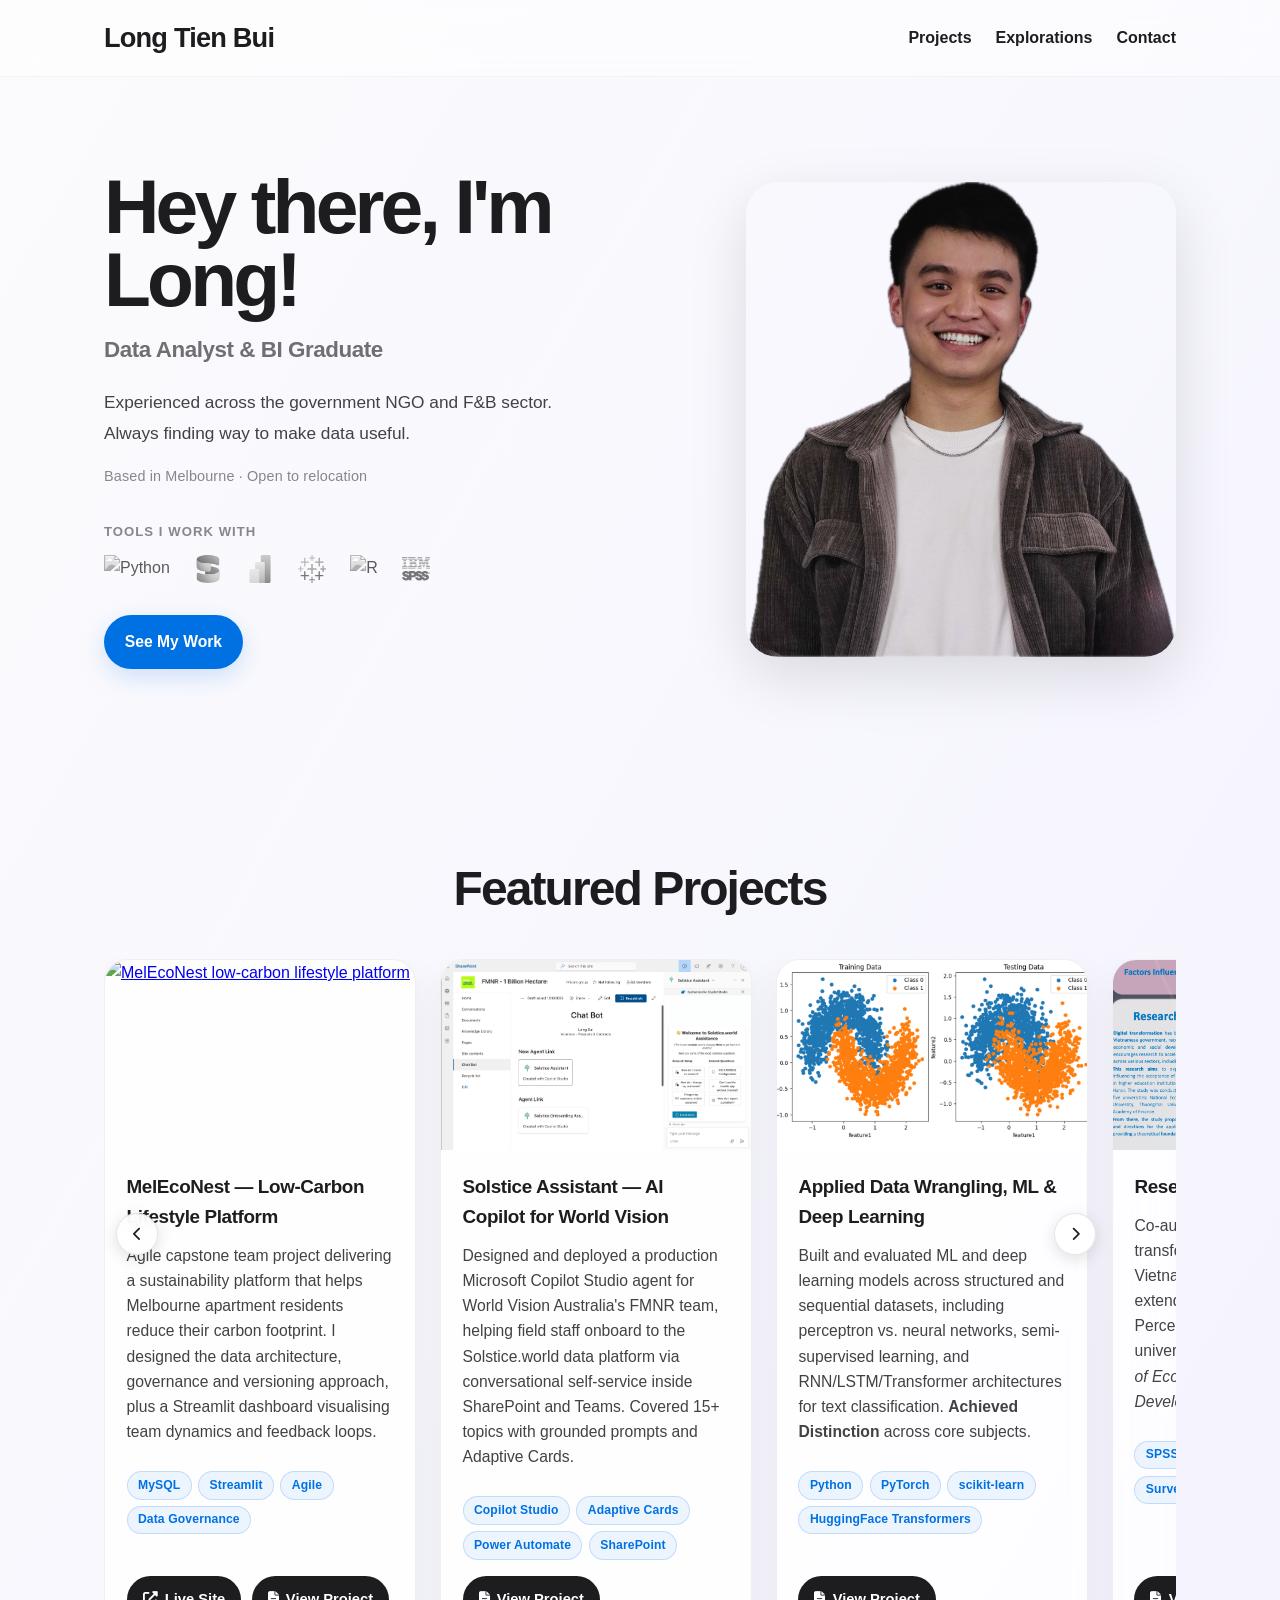
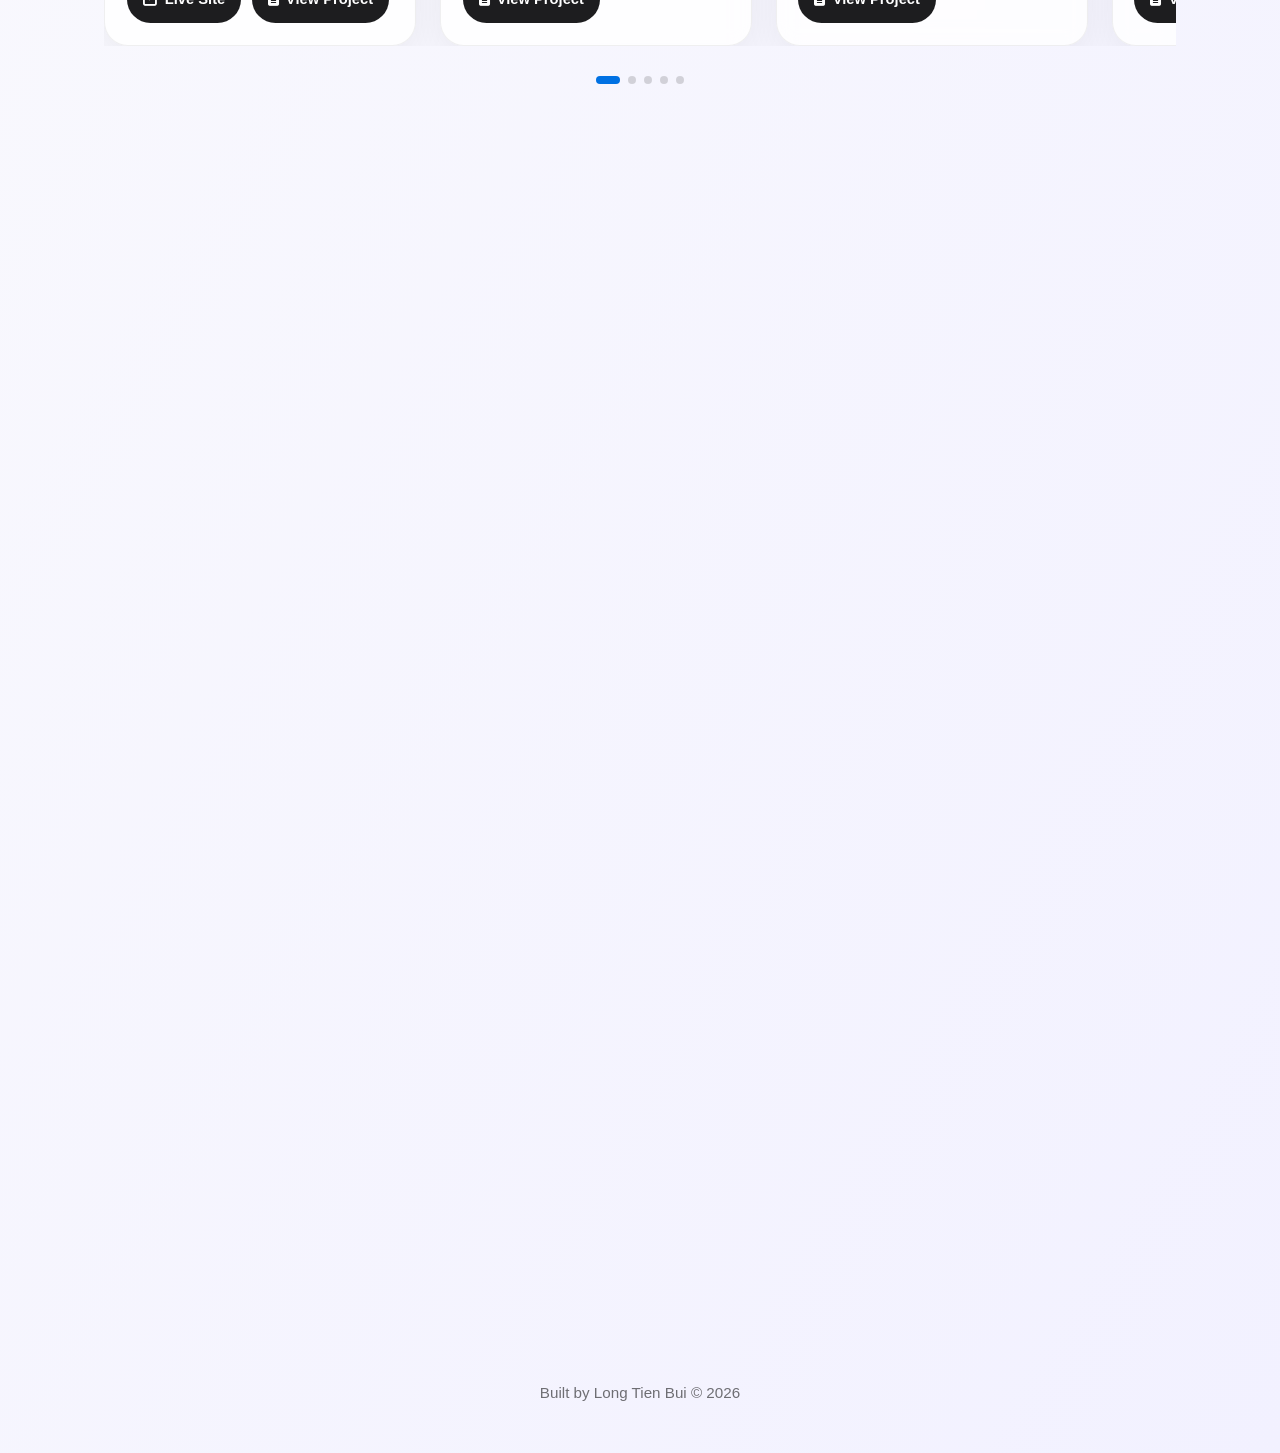
==== index.html @ 3b5b4c3d "update carousel & script" ====
<!DOCTYPE html>
<html lang="en">
<head>
  <meta charset="UTF-8" />
  <meta name="viewport" content="width=device-width, initial-scale=1.0" />
  <title>Long Tien Bui | Portfolio</title>
  <link rel="stylesheet" href="index.css" />
  <link rel="stylesheet" href="https://cdnjs.cloudflare.com/ajax/libs/font-awesome/6.5.0/css/all.min.css" />
</head>
<body class="bg-pastel-flow">
  <div class="container">
    <header class="header">
      <h1><a href="index.html" class="logo-link">Long Tien Bui</a></h1>
      <nav class="nav">
        <ul>
          <li><a href="#projects">Projects</a></li>
          <li><a href="#explorations">Explorations</a></li>
          <!-- <li><a href="#experience">Experience</a></li> -->
          <!-- <li><a href="#media">Media</a></li> -->
          <li><a href="#contact">Contact</a></li>
        </ul>
      </nav>
    </header>


<!-- MAIN -->

    <main>
      <section class="hero reveal">
        <div class="hero-content">
          <h1>Hey there, I'm Long!</h1>
          <h3>Data Analyst & BI Graduate</h3>
          <p>
            Experienced across the government NGO and F&B sector. <br />
            Always finding way to make data useful. <br />
          </p>
          <p class="hero-meta">
          Based in Melbourne · Open to relocation
          </p>
          <div class="hero-stack">
            <span class="stack-label">Tools I work with</span>
            <div class="stack-logos">
              <img src="https://cdn.jsdelivr.net/gh/devicons/devicon/icons/python/python-original.svg" alt="Python" title="Python" />
              <img src="assets/icons/sqls.svg" alt="SQL Server" title="SQL Server" />
              <img src="assets/icons/pbi1.svg" alt="Power BI" title="Power BI" />
              <img src="assets/icons/tableau.svg" alt="Tableau" title="Tableau" />
              <img src="https://cdn.jsdelivr.net/gh/devicons/devicon/icons/r/r-original.svg" alt="R" title="R" />
              <img src="assets/icons/spss.svg" alt="SPSS" title="IBM SPSS" />
            </div>
          </div>
          <a href="#projects" class="hero-button">See My Work</a>
        </div>
        <!-- <img src="hero.png" alt="Portrait of Long Tien Bui" class="hero-image" /> -->
                 <img
          src="assets/hero.png"
          alt="Portrait of Long Tien Bui — click to learn more"
          class="hero-image"
          id="heroImage"
          role="button"
          tabindex="0"
        />
      </section>

      <section class="projects reveal" id="projects">
        <h2>Featured Projects</h2>


          <div class="carousel-wrapper">
    <button class="carousel-btn carousel-prev" aria-label="Previous">
      <i class="fas fa-chevron-left"></i>
    </button>
    <div class="carousel-viewport">
      <div class="projects-container carousel-track">


<!-- FIT5120 – Low Carbon -->

          <div class="project-item">
            <a href="project-low-carbon.html" class="project-image-wrap">
            <img class="project-image" src="assets/low-carbon.png" alt="MelEcoNest low-carbon lifestyle platform" />
            <div class="project-image-overlay">View Project →</div>
            </a>
            <div class="project-content">
              <h3>MelEcoNest — Low-Carbon Lifestyle Platform</h3>
              <div class="project-text">
                Agile capstone team project delivering a sustainability platform that helps Melbourne apartment residents reduce their carbon footprint. I designed the data architecture, governance and versioning approach, plus a Streamlit dashboard visualising team dynamics and feedback loops. <br />
              </div>
              <div class="tech-tags">
                <span class="tech-tag">MySQL</span>
                <span class="tech-tag">Streamlit</span>
                <span class="tech-tag">Agile</span>
                <span class="tech-tag">Data Governance</span>
              </div>
              <div class="project-links">
                <a href="https://bit.ly/meleconest" target="_blank" rel="noopener noreferrer" class="project-button">
                  <i class="fas fa-external-link-alt"></i> Live Site
                </a>
                <a href="project-low-carbon.html" class="project-button">
                  <i class="fas fa-file-alt"></i> View Project
                </a>
              </div>
            </div>
          </div>

<!-- WVA Solstice Copilot -->

          <div class="project-item">
            <a href="project-copilot.html" class="project-image-wrap">
            <img class="project-image" src="assets/copilot3.png" alt="World Vision Solstice Copilot assistant" />
            <div class="project-image-overlay">View Project →</div>
            </a>
            <div class="project-content">
              <h3>Solstice Assistant — AI Copilot for World Vision</h3>
              <div class="project-text">
                Designed and deployed a production Microsoft Copilot Studio agent for World Vision Australia's FMNR team, helping field staff onboard to the Solstice.world data platform via conversational self-service inside SharePoint and Teams. Covered 15+ topics with grounded prompts and Adaptive Cards. <br />
                </div>
                <div class="tech-tags">
                <span class="tech-tag">Copilot Studio</span>
                <span class="tech-tag">Adaptive Cards</span>
                <span class="tech-tag">Power Automate</span>
                <span class="tech-tag">SharePoint</span>
              </div>
              <div class="project-links">
                <a href="project-copilot.html" class="project-button">
                  <i class="fas fa-file-alt"></i> View Project
                </a>
              </div>
            </div>
          </div>

<!-- ML + Deep Learning -->

          <div class="project-item">
            <a href="project-ml-data-wrangling.html" class="project-image-wrap">
              <img class="project-image" src="assets/ml1.png" alt="Applied machine learning and deep learning project" />
              <div class="project-image-overlay">View Project →</div>
            </a>
            <div class="project-content">
              <h3>Applied Data Wrangling, ML & Deep Learning</h3>
              <div class="project-text">
                Built and evaluated ML and deep learning models across structured and sequential datasets, including perceptron vs. neural networks, semi-supervised learning, and RNN/LSTM/Transformer architectures for text classification. <strong>Achieved Distinction</strong> across core subjects. <br />
              </div>
              <div class="tech-tags">
                <span class="tech-tag">Python</span>
                <span class="tech-tag">PyTorch</span>
                <span class="tech-tag">scikit-learn</span>
                <span class="tech-tag">HuggingFace Transformers</span>
              </div>
              <div class="project-links">
                <a href="project-ml-data-wrangling.html" class="project-button">
                  <i class="fas fa-file-alt"></i> View Project
                </a>
              </div>
            </div>
          </div>

<!-- Research Publication -->

          <div class="project-item">
            <a href="project-research.html" class="project-image-wrap">
            <img class="project-image" src="assets/research5.png" alt="World Vision Solstice Copilot assistant" />
            <div class="project-image-overlay">View Project →</div>
            </a>
            <div class="project-content">
              <h3>Research Publication</h3>
              <div class="project-text">
                Co-authored study on digital transformation adoption in Vietnamese higher education, extending the UTAUT framework with Perceived Security across 5 universities. Published in the <em>Journal of Economics and Sustainable Development</em> (2021). <br />
                </div>
                <div class="tech-tags">
                <span class="tech-tag">SPSS</span>
                <span class="tech-tag">Regression</span>
                <span class="tech-tag">Survey Design</span>
                <span class="tech-tag">Hypothesis Testing</span>
              </div>
              <div class="project-links">
                <a href="project-research.html" class="project-button">
                  <i class="fas fa-file-alt"></i> View Project
                </a>
              </div>
            </div>
          </div>

<!-- Tableau DVP -->

          <div class="project-item">
            <a href="project-labour-market.html" class="project-image-wrap">
            <img class="project-image" src="assets/dvp.png" alt="World Vision Solstice Copilot assistant" />
            <div class="project-image-overlay">View Project →</div>
            </a>
            <div class="project-content">
              <h3>Tableu & R Shiny Labour Market Dashboard</h3>
              <div class="project-text">
                Narrative visualisation dashboard exploring 2023 Data Science salaries, specialisations, geographical distribution, and remote-work trends — designed for students, professionals, and curriculum planners. <br />
                </div>
                <div class="tech-tags">
                <span class="tech-tag">Tableau</span>
                <span class="tech-tag">R Shiny</span>
                <span class="tech-tag">Data Wrangling</span>
                <span class="tech-tag">ggplot2</span>
              </div>
              <div class="project-links">
                <a href="project-labour-market.html" class="project-button">
                  <i class="fas fa-file-alt"></i> View Project
                </a>
              </div>
            </div>
          </div>

      </div>
    </div>
    <button class="carousel-btn carousel-next" aria-label="Next">
      <i class="fas fa-chevron-right"></i>
    </button>
  </div>

  <div class="carousel-dots"></div>
</section>

<!-- EXPLORATION -->

      <section class="projects reveal explorations-section" id="explorations">
        <h2>Selected Explorations</h2>
        <p class="section-intro">
          Smaller studies, experiments, and side explorations that reflect how I think through data,
          tools, and communication beyond larger portfolio projects.
        </p>

        <div class="projects-container explorations-grid">

          <div class="project-item exploration-card">
            <div class="project-content">
              <h3>SQL Server & Power BI - AdventureWorksDW</h3>
              <div class="project-text">
                Working through joins, aggregations, window functions, and business-style queries to build stronger intuition for structured data analysis. <em>In progress.</em> <br />
                </div>
                <div class="tech-tags">
                <span class="tech-tag">SQL Server</span>
                <span class="tech-tag">Power BI</span>
                <span class="tech-tag">T-SQL</span>
              </div>
              <div class="project-links">
                <a href="#" class="project-button">
                  <i class="fas fa-file-alt"></i> Coming Soon
                </a>
              </div>
            </div>
          </div>

          <div class="project-item exploration-card">
            <div class="project-content">
              <h3>Bachelor Thesis - Factors affecting purchase intention of foregin dairy products in Hanoi</h3>
              <div class="project-text">
                Led an individual research project about consumer behaviour using Theory of Planned Behaviour (TPB). <br />
                </div>
                <div class="tech-tags">
                <span class="tech-tag">SPSS</span>
                <span class="tech-tag">Regression</span>
                <span class="tech-tag">Survey Design</span>
                <span class="tech-tag">Hypothesis Testing</span>
              </div>
              <div class="project-links">
                <a href="project-thesis.html" class="project-button">
                  <i class="fas fa-file-alt"></i> View Project
                </a>
              </div>
            </div>
          </div>

          <div class="project-item exploration-card">
            <div class="project-content">
              <h3>Tableu & R Shiny Dashboard</h3>
              <div class="project-text">
                Narrative visualisation dashboard exploring 2023 Data Science salaries, specialisations, geographical distribution, and remote-work trends — designed for students, professionals, and curriculum planners. <br />
                </div>
                <div class="tech-tags">
                <span class="tech-tag">R</span>
                <span class="tech-tag">Shiny</span>
                <span class="tech-tag">ggplot2</span>
              </div>
              <div class="project-links">
                <a href="project-labour-market.html" class="project-button">
                  <i class="fas fa-file-alt"></i> View Project
                </a>
              </div>
            </div>
          </div>

<!-- HIDDEN EXPLORATION -->
        
          <div class="project-item exploration-card exploration-hidden">
            <div class="project-content">
              <h3>Statistical Data Modelling in R</h3>
              <div class="project-text">
                End-to-end regression pipeline comparing linear, stepwise, GLM, decision tree, random forest, Lasso/Ridge, XGBoost, and neural network models on a Kaggle-style prediction task. <br />
              </div>
              <div class="tech-tags">
                <span class="tech-tag">R</span>
                <span class="tech-tag">XGBoost</span>
                <span class="tech-tag">Random Forest</span>
                <span class="tech-tag">Neural Networks</span>
              </div>
              <div class="project-links">
                <a href="#" class="project-button">
                  <i class="fas fa-file-alt"></i> Coming Soon
                </a>
              </div>
            </div>
          </div>


          <div class="project-item exploration-card exploration-hidden">
            <div class="project-content">
              <h3>Streamlit Dashboards</h3>
              <div class="project-text">
                Short exploratory analyses focused on patterns, anomalies, and simple business questions using compact datasets. <br />
              </div>
                <div class="tech-tags">
                <span class="tech-tag">Python</span>
                <span class="tech-tag">Streamlit</span>
                <span class="tech-tag">Pandas</span>
              </div>
              <div class="project-links">
                <a href="#" class="project-button">
                  <i class="fas fa-file-alt"></i> Coming Soon
                </a>
              </div>
            </div>
          </div>

          <div class="project-item exploration-card exploration-hidden">
            <div class="project-content">
              <h3>Looker Studio</h3>
              <div class="project-text">
                Redesigning Cost of Goods Tracking from Excel to Looker Studio. <br />
              </div>
                <div class="tech-tags">
                <span class="tech-tag">Looker Studio</span>
                <span class="tech-tag">UX Thinking</span>
              </div>
              <div class="project-links">
                <a href="#" class="project-button">
                  <i class="fas fa-file-alt"></i> Coming Soon
                </a>
              </div>
            </div>
          </div>


        </div>

        <div class="exploration-toggle-wrap">
          <button id="toggleExplorations" class="hero-button exploration-toggle-button" type="button">
            Show More
          </button>
        </div>
      </section>

<!-- Experience -->

      <!-- <section class="projects reveal" id="experience">
        <h2>Experience</h2>
        <div class="projects-container">

          <div class="project-item">
            <div class="project-content">
              <h3>Data & Operations Analyst Intern</h3>
              <div class="project-text">
                <strong>World Vision Australia</strong><br />
                Developed and maintained Power BI dashboards, coordinated periodic and ad hoc reporting, standardised templates, and maintained SharePoint documentation to improve reporting consistency and auditability. Also designed and deployed the Solstice Copilot assistant for the FMNR team.
              </div>
            </div>
          </div>

          <div class="project-item">
            <div class="project-content">
              <h3>News Analyst, Collaborator</h3>
              <div class="project-text">
                <strong>Vietnam Television | VTV Digital</strong><br />
                Monitored economic and financial indicators, analysed market developments and audience trends, and translated findings into concise insights for editors and presenters.
              </div>
            </div>
          </div>

          <div class="project-item">
            <div class="project-content">
              <h3>Quantitative Research Assistant</h3>
              <div class="project-text">
                <strong>Ministry of Industry and Trade</strong><br />
                Conducted hypothesis testing and multivariate analysis, streamlined survey data preparation with Excel and SPSS, and summarised evidence for internal reports used by senior officials.
              </div>
            </div>
          </div>

        </div>
      </section>
 -->
 <!-- GRAPHIC VIDEOS-->

<!-- <section class="projects reveal" id="media">
        <h2>Media & Presentations</h2>
        <div class="projects-container">

          <div class="project-item">
            <div class="project-content">
              <h3>MelEcoNest — Project Pitch Video</h3>
              <div class="project-text">
                10-minute pitch video for FIT5120 Industry Experience capstone, walking through the MelEcoNest low-carbon lifestyle platform from problem framing to solution demo. Includes a full video treatment document covering script, visuals, and audience justification. <br />
                <strong>Role:</strong> Script, presentation, editing
              </div>
              <div class="project-links">
                <a href="https://www.youtube.com/watch?v=MhVeVIpKo0o" target="_blank" rel="noopener noreferrer" class="project-button">
                  <i class="fab fa-youtube"></i> Watch on YouTube
                </a>
              </div>
            </div>
          </div>

          <div class="project-item">
            <div class="project-content">
              <h3>EEG Research Pitch — Investor Video</h3>
              <div class="project-text">
                Investor pitch video produced for FIT IT Research Methods, presenting a Monash EEG research project on predicting learners' emotional and motivational states to improve self-regulated learning. Delivered with a structured video treatment and scripted narration. <br />
                <strong>Role:</strong> Script, narration, editing
              </div>
              <div class="project-links">
                <a href="https://www.youtube.com/watch?v=4sWQwEgliHQ" target="_blank" rel="noopener noreferrer" class="project-button">
                  <i class="fab fa-youtube"></i> Watch on YouTube
                </a>
              </div>
            </div>
          </div>

          <div class="project-item">
            <div class="project-content">
              <h3>World Vision Australia — Internal Event Videos</h3>
              <div class="project-text">
                Two-part internal event video series produced, filmed, and edited for a World Vision Australia staff event. Covered planning, on-site filming, and post-production editing to deliver a polished sequence suitable for all-staff communication. <br />
                <strong>Role:</strong> Filming, editing, post-production
              </div>
              <div class="project-links">
                <a href="https://www.youtube.com/watch?v=2dFCC1VwDQs" target="_blank" rel="noopener noreferrer" class="project-button">
                  <i class="fab fa-youtube"></i> Part 1
                </a>
                <a href="https://www.youtube.com/watch?v=GbZlNA-CEuI" target="_blank" rel="noopener noreferrer" class="project-button">
                  <i class="fab fa-youtube"></i> Part 2
                </a>
              </div>
            </div>
          </div>

        </div>
      </section> -->

<!-- EDUCATION

      <section class="projects reveal" id="education">
        <h2>Education</h2>
        <div class="projects-container">

          <div class="project-item">
            <div class="project-content">
              <h3>Master of Data Science</h3>
              <div class="project-text">
                <strong>Monash University</strong> — Melbourne, Australia<br />
                Faculty of Information Technology · 2023 – 2025<br />
                <strong>Key units:</strong> Deep Learning (FIT5215), Machine Learning (FIT5201), Data Exploration & Visualisation (FIT5147), Data Wrangling (FIT5196), Professional Practice (FIT5122).
              </div>
            </div>
          </div>

          <div class="project-item">
            <div class="project-content">
              <h3>Bachelor of International Business Management</h3>
              <div class="project-text">
                <strong>National Economics University (NEU)</strong> — Hanoi, Vietnam<br />
                School of Advanced Educational Programs<br />
                <strong>Key units:</strong> Organisational Behaviour, Behavioral Research Methods, FDI Company & Joint Venture Management.
                Bachelor thesis completed alongside peer-reviewed research on digital transformation adoption in higher education.
              </div>
            </div>
          </div>

        </div>
      </section> -->


      <section class="contact reveal" id="contact">
        <h2>Contact Me</h2>
        <p>
          Master of Data Science, Monash University. <br />
          <!-- Based in Melbourne, VIC. <br /> -->
          Open to analyst, reporting, and BI-focused opportunities.
        </p>
        <div class="contact-buttons">
          <a href="/cdn-cgi/l/email-protection#375b58595055425e195642775842435b58585c1954585a" class="contact-button email">
            <i class="fas fa-envelope"></i> Email Me
          </a>
          <a href="https://github.com/tienlongbui" target="_blank" rel="noopener noreferrer" class="contact-button github">
            <i class="fab fa-github"></i> GitHub
          </a>
          <a href="https://www.linkedin.com/in/tienlongbui/" target="_blank" rel="noopener noreferrer" class="contact-button linkedin">
            <i class="fab fa-linkedin"></i> LinkedIn
          </a>
        </div>
      </section>
    </main>

    <!-- HERO MODAL -->
<div class="hero-modal" id="heroModal" aria-hidden="true" role="dialog" aria-labelledby="heroModalTitle">
  <div class="hero-modal-backdrop" data-close></div>
  <div class="hero-modal-card" role="document">
    <button class="hero-modal-close" data-close aria-label="Close">
      <i class="fas fa-times"></i>
    </button>

    <h2 id="heroModalTitle">A bit more about me</h2>

    <div class="hero-modal-tabs" role="tablist">
      <!-- <button class="hero-tab active" data-tab="about" role="tab" aria-selected="true">About</button> -->
      <!-- <button class="hero-tab" data-tab="mbti" role="tab" aria-selected="false">MBTI</button> -->
      <button class="hero-tab active" data-tab="education" role="tab" aria-selected="true">Education</button>
      <button class="hero-tab" data-tab="experience" role="tab" aria-selected="false">Experience</button>
      <button class="hero-tab" data-tab="fun" role="tab" aria-selected="false">Fun Facts</button>
    </div>

    <!-- <div class="hero-modal-body">
      <div class="hero-tab-panel active" data-panel="about">
        <p>
          I'm Long, a Master of Data Science graduate based in Melbourne. I care about turning
          messy data into clear decisions and building things — from dashboards to AI assistants —
          that teams actually use. Outside work, I'm curious about sustainability, storytelling,
          and travel.
        </p>
      </div> -->

      <!-- <div class="hero-tab-panel" data-panel="education"> -->
      <div class="hero-modal-body">
      <div class="hero-tab-panel active" data-panel="education">
          <div class="edu-item">
            <h3>Master of Data Science — Monash University, Melbourne <span>(2023 – 2025)</span></h3>
            <p class="edu-faculty">Faculty of Information Technology</p>
            <p><strong>Key units:</strong> Deep Learning (FIT5215), Machine Learning (FIT5201), Data Exploration & Visualisation (FIT5147), Data Wrangling (FIT5196), Professional Practice (FIT5122).</p>
          </div>

          <div class="edu-item">
            <h3>Bachelor of International Business — National Economics University, Hanoi <span>(2018 - 2022)</span></h3>
            <p class="edu-faculty">School of Advanced Educational Programs</p>
            <p><strong>Key units:</strong> Organisational Behaviour, Behavioral Research Methods, FDI Company & Joint Venture Management.</p>
          </div>
        </ul>
        <p>
          <!-- Key areas: Deep Learning, Machine Learning, Data Wrangling, Data Visualisation, Professional Practice. -->
        </p>
      </div>

      <div class="hero-tab-panel" data-panel="experience">
        <ul>
            <div class="exp-item">
              <h3>Data &amp; Operations Analyst Intern — <span>World Vision Australia</span></h3>
              <p>Worked across reporting, documentation, and internal knowledge systems to support clearer decision-making and smoother operations.</p>
            </div>

            <div class="exp-item">
              <h3>News Analyst &amp; Content Collaborator — <span>Vietnam Television (VTV Digital)</span></h3>
              <p>Combined research and storytelling to shape digital news content around social trends and audience interests.</p>
            </div>

            <div class="exp-item">
              <h3>Quantitative Research Assistant — <span>Ministry of Industry and Trade, Vietnam</span></h3>
              <p>Supported survey-based research and quantitative analysis focused on consumer behaviour and market insights.</p>
            </div>
        </ul>
        <!-- <p>See the Experience section below for more detail.</p> -->
      </div>

      <div class="hero-tab-panel" data-panel="fun">
        <ul>
          <div class="funfact-item">
            <h3>One of the stepping stones to my Master of Data Science</h3>
            <p>Co-authored a peer-reviewed paper during my undergraduate studies.</p>
          </div>

          <div class="funfact-item">
            <h3>Hands-on with video storytelling</h3>
            <p>I shoot and edit my own video projects.</p>
          </div>

          <div class="funfact-item">
            <h3>A small naming story</h3>
            <p>Vietnamese names often include a middle name. My given name is Long, but many classmates called me Tien, which is actually my middle name.</p>
          </div>
        </ul>
      </div>
    </div>
  </div>
</div>

    <footer>
      Built by Long Tien Bui © 2026
    </footer>
  </div>

   <script src="script.js"></script>
</body>
</html>
---- index.css ----
/* Basic Reset */
* { box-sizing: border-box; margin: 0; padding: 0; }

html { scroll-behavior: smooth; }

body {
	color: #1d1d1f;
	background: #f5f5f7;
	font-family: -apple-system, BlinkMacSystemFont, "SF Pro Text", "SF Pro Display", "Segoe UI", Inter, "Helvetica Neue", Arial, sans-serif;
	line-height: 1.6;
	-webkit-font-smoothing: antialiased;
	-moz-osx-font-smoothing: grayscale;
}

.container { max-width: 1120px; margin: 0 auto; padding: 0 24px; }

/* Animated pastel background */
@keyframes pastel-pan {
	0%   { background-position: 0% 50%; }
	50%  { background-position: 100% 50%; }
	100% { background-position: 0% 50%; }
}

.bg-pastel-flow {
	background: linear-gradient(120deg, #fbfbfd 0%, #f2f1ff 25%, #eef8ff 50%, #fff3f8 75%, #fff1f1 100%);
	background-size: 400% 400%;
	animation: pastel-pan 18s ease-in-out infinite;
}

/* Header */
.header {
	display: flex;
	justify-content: space-between;
	align-items: center;
	gap: 2rem;
	position: sticky;
	top: 0;
	z-index: 100;
	width: 100vw;
	margin-left: calc(50% - 50vw);
	margin-right: calc(50% - 50vw);
	padding-top: 1rem;
	padding-bottom: 1rem;
	padding-left: max(24px, calc((100vw - 1120px) / 2 + 24px));
	padding-right: max(24px, calc((100vw - 1120px) / 2 + 24px));
	background: rgba(255, 255, 255, 0.55);
	backdrop-filter: blur(16px);
	-webkit-backdrop-filter: blur(16px);
	border-bottom: 1px solid rgba(0, 0, 0, 0.04);
}

.header h1 { font-size: 1.7rem; font-weight: 700; letter-spacing: -0.03em; }

.logo-link,
.logo-link:visited,
.logo-link:hover,
.logo-link:active { color: #1d1d1f; text-decoration: none; display: inline-block; }

.nav ul { list-style: none; display: flex; gap: 1.5rem; }

.nav a {
	position: relative;
	text-decoration: none;
	color: #1d1d1f;
	font-weight: 600;
	font-size: 1rem;
	transition: color 0.2s ease;
}

.nav a::after {
	content: "";
	position: absolute;
	left: 0;
	bottom: -6px;
	width: 0;
	height: 2px;
	background: #0071e3;
	transition: width 0.25s ease;
	border-radius: 999px;
}

.nav a:hover::after { width: 100%; }
.nav a:hover { color: #0071e3; }

/* ===== HERO ===== */
.hero {
	display: grid;
	grid-template-columns: 1.15fr 0.85fr;
	align-items: center;
	gap: 3.5rem;
	min-height: 78vh;
	padding: 2rem 0 3rem;
}

.hero-content { min-width: 0; max-width: 680px; }

.hero-content h1 {
	font-size: clamp(3rem, 6vw, 5.2rem);
	line-height: 0.95;
	letter-spacing: -0.05em;
	font-weight: 750;
	margin-bottom: 1rem;
}

.hero-content h3 { font-size: 1.4rem; font-weight: 600; color: #6e6e73; margin-bottom: 1.2rem; letter-spacing: -0.02em; }
.hero-content p  { font-size: 1.08rem; line-height: 1.75; color: #424245; margin-bottom: 2rem; max-width: 620px; }

.hero-content p.hero-meta {
	font-size: 0.9rem;
	font-weight: 520;
	color: #86868b;
	margin-top: -1rem;
	margin-bottom: 2rem;
	letter-spacing: 0.01em;
}

.hero-button {
	display: inline-flex;
	align-items: center;
	justify-content: center;
	gap: 0.5rem;
	background: #0071e3;
	color: white;
	padding: 0.9rem 1.3rem;
	text-decoration: none;
	border-radius: 999px;
	font-weight: 600;
	font-size: 0.98rem;
	transition: transform 0.2s ease, background-color 0.2s ease, box-shadow 0.2s ease;
	box-shadow: 0 8px 24px rgba(0, 113, 227, 0.18);
}

.hero-button:hover { background: #0062c4; transform: translateY(-2px); }

@keyframes float-soft {
	0%   { transform: translateY(0px); }
	50%  { transform: translateY(-8px); }
	100% { transform: translateY(0px); }
}

.hero-image {
	width: 100%;
	max-width: 430px;
	justify-self: end;
	height: auto;
	border-radius: 32px;
	object-fit: cover;
	box-shadow: 0 20px 60px rgba(0, 0, 0, 0.12);
	animation: float-soft 5s ease-in-out infinite;
	cursor: pointer;
	transition: transform 0.4s ease, filter 0.4s ease, box-shadow 0.4s ease;
}

.hero-image:hover {
	transform: scale(1.04);
	filter: brightness(1.15);
	box-shadow: 0 0 0 3px rgba(0, 113, 227, 0.4), 0 24px 60px rgba(0, 0, 0, 0.15);
}

.hero-image:focus-visible { outline: 3px solid #0071e3; outline-offset: 6px; }

/* Hero responsive — 2-col until very small */
@media (max-width: 1024px) {
	.hero { grid-template-columns: 1fr 1fr; gap: 2rem; min-height: auto; padding: 2rem 0 2.5rem; }
	.hero-content { max-width: 100%; }
	.hero-image { justify-self: end; max-width: 100%; width: 100%; }
}

@media (max-width: 720px) {
	.hero { grid-template-columns: 1.1fr 0.9fr; gap: 1.25rem; }
	.hero-content h1 { font-size: clamp(2rem, 7vw, 3rem); }
	.hero-content h3 { font-size: 1rem; }
	.hero-content p  { font-size: 0.94rem; }
	.hero-image { border-radius: 22px; }
}

@media (max-width: 500px) {
	.hero { grid-template-columns: 1fr; gap: 2rem; }
	.hero-image { justify-self: center; max-width: 280px; }
}

/* ===== SHARED SECTIONS ===== */
.projects, .contact { padding: 4.5rem 0; }

.projects h2,
.contact h2 {
	text-align: center;
	font-size: clamp(2rem, 4vw, 3rem);
	letter-spacing: -0.04em;
	margin-bottom: 2rem;
}

/* Default grid (Explorations) */
.projects-container {
	display: grid;
	grid-template-columns: repeat(auto-fit, minmax(280px, 1fr));
	gap: 1.5rem;
	align-items: stretch;
}

.project-item {
	background: rgba(255, 255, 255, 0.82);
	backdrop-filter: blur(10px);
	-webkit-backdrop-filter: blur(10px);
	border: 1px solid rgba(0, 0, 0, 0.06);
	border-radius: 24px;
	display: flex;
	flex-direction: column;
	overflow: hidden;
	box-shadow: 0 12px 36px rgba(0, 0, 0, 0.06);
	transition: transform 0.28s ease, box-shadow 0.28s ease, border-color 0.28s ease;
}

.project-item:hover {
	transform: translateY(-6px);
	box-shadow: 0 20px 50px rgba(0, 0, 0, 0.10);
	border-color: rgba(0, 113, 227, 0.18);
}

.project-image { width: 100%; height: 190px; object-fit: cover; display: block; }

.project-content { padding: 1.35rem; display: flex; flex-direction: column; flex-grow: 1; }

.project-content h3 {
	font-size: 1.18rem;
	font-weight: 700;
	letter-spacing: -0.02em;
	margin-bottom: 0.7rem;
	color: #1d1d1f;
}

.project-text { font-size: 0.98rem; color: #424245; margin-bottom: 1.1rem; }

.project-links { display: flex; flex-wrap: wrap; gap: 0.65rem; margin-top: auto; }

.project-button {
	display: inline-flex;
	align-items: center;
	justify-content: center;
	gap: 0.45rem;
	padding: 0.75rem 1rem;
	background: #1d1d1f;
	color: #ffffff;
	text-decoration: none;
	border-radius: 999px;
	font-size: 0.92rem;
	font-weight: 600;
	transition: transform 0.2s ease, background-color 0.2s ease, box-shadow 0.2s ease;
	white-space: nowrap;
}

.project-button:hover { background: #2c2c2e; transform: translateY(-2px); }
.project-button i { margin-right: 0; }

/* ========================================================
   FEATURED PROJECTS — APPLE-STYLE INFINITE PEEK CAROUSEL
   ========================================================

   How the peek works:
     Viewport clips at its own width W.
     Item width is calculated so 3 items + gaps leave 64px
     visible at the right → that 64px is the "peek" of card 4.

     card_w = (W - gap_between×2 - gap_before_peek - peek) / 3
            = (W   - 24×2       - 24             - 64) / 3
            = (W - 136) / 3
*/

/* Section clips any overflow coming from the peek approach */
#projects { overflow: hidden; }

/* Wrapper: relative so buttons can be positioned inside */
.carousel-wrapper { position: relative; }

/* Viewport: hard clips at its width.
   transform: translateZ(0) forces a GPU compositing layer — this makes
   overflow: hidden reliably clip translateX-transformed children.
   Without it, some browsers let off-screen clones bleed into page layout. */
.carousel-viewport {
  overflow: hidden;
  width: 100%;
  transform: translateZ(0);
  -webkit-transform: translateZ(0);
  isolation: isolate;
}

/* Flex track — overrides the default grid */
.carousel-track {
	display: flex !important;
	gap: 1.5rem;         /* 24px */
	align-items: stretch;
	transition: transform 0.58s cubic-bezier(0.25, 0.46, 0.45, 0.94);
	will-change: transform;
}

/* Desktop — 3 visible + 64px peek */
.carousel-track .project-item {
	flex: 0 0 calc((100% - 136px) / 3);
	min-width: 0;
}

/* Tablet — 2 visible + 48px peek
   = (W - 24 - 24 - 48) / 2 = (W - 96) / 2 */
@media (max-width: 900px) {
	.carousel-track .project-item { flex: 0 0 calc((100% - 96px) / 2); }
}

/* Mobile — 1 visible + 44px peek
   = W - 24 - 44 = W - 68 */
@media (max-width: 560px) {
	.carousel-track .project-item { flex: 0 0 calc(100% - 68px); }
}

/* ---- Overlay arrow buttons ---- */
.carousel-btn {
	position: absolute;
	top: 40%;
	transform: translateY(-50%);
	z-index: 10;
	width: 42px;
	height: 42px;
	border-radius: 50%;
	border: 1.5px solid rgba(0, 0, 0, 0.1);
	background: rgba(255, 255, 255, 0.9);
	backdrop-filter: blur(10px);
	-webkit-backdrop-filter: blur(10px);
	cursor: pointer;
	display: flex;
	align-items: center;
	justify-content: center;
	color: #1d1d1f;
	font-size: 0.88rem;
	box-shadow: 0 4px 16px rgba(0, 0, 0, 0.12);
	transition:
		background 0.2s ease,
		box-shadow 0.2s ease,
		opacity 0.3s ease,
		transform 0.2s ease;
}

/* Override: keep translateY(-50%) when hovering */
.carousel-btn:hover {
	background: white;
	box-shadow: 0 8px 28px rgba(0, 0, 0, 0.16);
	transform: translateY(-50%) scale(1.1);
}

.carousel-btn:disabled { opacity: 0; pointer-events: none; }

/* Left button: overlays left edge of first card */
.carousel-prev { left: 12px; }

/*
  Right button: sits just before the peek zone.
  Peek = 64px, button diameter = 42px, so we want it centred
  at the boundary: right = 64 + 21 + ~12px margin = ~97 → use 80px
*/
.carousel-next { right: 80px; }

@media (max-width: 900px) { .carousel-next { right: 64px; } }  /* peek 48px */
@media (max-width: 560px) { .carousel-next { right: 56px; } }  /* peek 44px */

/* ---- Dot indicators (pill style) ---- */
.carousel-dots {
	display: flex;
	justify-content: center;
	align-items: center;
	gap: 0.5rem;
	margin-top: 1.5rem;
	min-height: 20px;
}

.carousel-dot {
	height: 8px;
	width: 8px;
	border-radius: 999px;
	background: rgba(0, 0, 0, 0.15);
	border: none;
	cursor: pointer;
	padding: 0;
	transition: background 0.25s ease, width 0.3s cubic-bezier(0.34, 1.56, 0.64, 1);
}

.carousel-dot.active { background: #0071e3; width: 24px; }

/* ===== CONTACT ===== */
.contact p { margin: 0 auto 2rem; font-size: 1.08rem; color: #424245; max-width: 760px; text-align: center; }

.contact-buttons { display: flex; justify-content: center; gap: 1rem; flex-wrap: wrap; }

.contact-button {
	display: inline-flex;
	align-items: center;
	justify-content: center;
	gap: 0.5rem;
	padding: 0.9rem 1.35rem;
	text-decoration: none;
	border-radius: 999px;
	font-size: 0.96rem;
	font-weight: 600;
	color: white;
	transition: transform 0.2s ease, opacity 0.2s ease, box-shadow 0.2s ease;
}

.contact-button:hover { transform: translateY(-2px); opacity: 0.95; }
.contact-button.email    { background-color: #0071e3; }
.contact-button.linkedin { background-color: #0a66c2; }
.contact-button.github   { background-color: #1d1d1f; }

/* ===== REVEAL ===== */
.reveal { opacity: 0; transform: translateY(28px); transition: opacity 0.8s ease, transform 0.8s ease; }
.reveal.active { opacity: 1; transform: translateY(0); }

/* ===== DETAIL PAGES ===== */
.detail-page { padding: 2rem 0 4rem; }

.detail-card {
	max-width: 920px;
	margin: 0 auto;
	background: rgba(255, 255, 255, 0.88);
	backdrop-filter: blur(12px);
	-webkit-backdrop-filter: blur(12px);
	padding: 2rem;
	border-radius: 28px;
	border: 1px solid rgba(0, 0, 0, 0.06);
	box-shadow: 0 16px 40px rgba(0, 0, 0, 0.08);
}

.detail-card h1 { font-size: clamp(2.4rem, 5vw, 4rem); line-height: 1; letter-spacing: -0.05em; margin-bottom: 0.5rem; }
.detail-subtitle { font-size: 1.05rem; margin-bottom: 1.1rem; color: #6e6e73; }
.detail-actions  { margin: 1.25rem 0 1.75rem; }

.detail-image { width: 100%; max-width: 900px; height: auto; border-radius: 18px; margin-bottom: 2rem; display: block; }

.detail-gallery { display: grid; grid-template-columns: repeat(auto-fit, minmax(240px, 1fr)); gap: 1rem; margin: 1.5rem 0 2rem; }
.detail-gallery-dvp { display: grid; gap: 1rem; margin: 1.5rem 0 2rem; }

.detail-gallery .detail-image { margin-bottom: 0; border-radius: 14px; aspect-ratio: 4 / 3; object-fit: cover; }

.detail-card h2 { margin-top: 2rem; margin-bottom: 0.9rem; font-size: 1.5rem; letter-spacing: -0.03em; }
.detail-card p  { font-size: 1.04rem; color: #424245; margin-bottom: 1rem; }
.detail-card ul { margin-left: 1.35rem; margin-bottom: 1rem; }
.detail-card li { margin-bottom: 0.75rem; color: #424245; }

/* Footer */
footer {
	display: flex;
	flex-direction: column;
	align-items: center;
	gap: 0.7rem;
	text-align: center;
	padding: 2rem 0 3rem;
	color: #6e6e73;
	font-size: 0.95rem;
}

.footer-links { display: flex; gap: 1.1rem; }

.footer-links a {
	color: #86868b;
	font-size: 1.05rem;
	text-decoration: none;
	transition: color 0.2s ease, transform 0.2s ease;
	display: inline-flex;
	align-items: center;
	justify-content: center;
	width: 32px;
	height: 32px;
	border-radius: 50%;
	background: rgba(0, 0, 0, 0.04);
}

.footer-links a:hover { color: #1d1d1f; transform: translateY(-2px); background: rgba(0, 0, 0, 0.08); }

/* ===== MOBILE GLOBAL ===== */
@media (max-width: 768px) {
	.container { padding: 0 18px; }
	.header { flex-direction: column; align-items: flex-start; padding-left: 18px; padding-right: 18px; }
	.nav ul { gap: 1rem; flex-wrap: wrap; }
	.hero-content p, .detail-card p, .project-text, .contact p { font-size: 1rem; }
	.detail-card { padding: 1.4rem; border-radius: 22px; }
}

/* ===== EXPLORATIONS ===== */
.section-intro { max-width: 760px; margin: 0 auto 2rem; text-align: center; color: #424245; font-size: 1.05rem; }
.exploration-hidden { display: none; }
.exploration-hidden.show { display: flex; }
.exploration-toggle-wrap { display: flex; justify-content: center; margin-top: 2rem; }
.exploration-toggle-button { border: none; cursor: pointer; }

/* ===== DETAIL MISC ===== */
.detail-subtitle a { color: #0071e3; text-decoration: none; font-weight: 600; border-bottom: 1px solid transparent; transition: border-color 0.2s ease; }
.detail-subtitle a:hover { border-bottom-color: #0071e3; }

.video-embed { position: relative; width: 100%; max-width: 900px; aspect-ratio: 16 / 9; border-radius: 18px; overflow: hidden; margin: 1rem 0 2rem; box-shadow: 0 12px 36px rgba(0,0,0,0.12); }
.video-embed iframe { position: absolute; inset: 0; width: 100%; height: 100%; border: 0; }

.video-thumb-link { position: relative; display: block; max-width: 900px; border-radius: 18px; overflow: hidden; margin: 1rem 0 2rem; box-shadow: 0 12px 36px rgba(0,0,0,0.12); text-decoration: none; transition: transform 0.25s ease, box-shadow 0.25s ease; }
.video-thumb-link:hover { transform: translateY(-3px); box-shadow: 0 18px 48px rgba(0,0,0,0.16); }
.video-thumb-link img { width: 100%; height: auto; display: block; }
.video-thumb-play { position: absolute; inset: 0; display: flex; align-items: center; justify-content: center; gap: 0.6rem; color: white; font-weight: 600; font-size: 1.1rem; background: rgba(0,0,0,0.35); opacity: 0; transition: opacity 0.25s ease; }
.video-thumb-play i { color: #ff0000; font-size: 2rem; }
.video-thumb-link:hover .video-thumb-play { opacity: 1; }

/* ===== HERO MODAL ===== */
.hero-modal { position: fixed; inset: 0; z-index: 1000; display: none; align-items: center; justify-content: center; padding: 2rem 1rem; }
.hero-modal.open { display: flex; }

.hero-modal-backdrop { position: absolute; inset: 0; background: rgba(20,20,30,0.55); backdrop-filter: blur(8px); -webkit-backdrop-filter: blur(8px); animation: fade-in 0.25s ease; }

@keyframes fade-in { from { opacity: 0; } to { opacity: 1; } }
@keyframes modal-pop { from { opacity: 0; transform: translateY(20px) scale(0.97); } to { opacity: 1; transform: translateY(0) scale(1); } }

.hero-modal-card { position: relative; width: 100%; max-width: 640px; max-height: 85vh; background: rgba(255,255,255,0.96); backdrop-filter: blur(20px); -webkit-backdrop-filter: blur(20px); border-radius: 28px; border: 1px solid rgba(0,0,0,0.06); box-shadow: 0 30px 80px rgba(0,0,0,0.25); padding: 2rem; overflow-y: auto; animation: modal-pop 0.3s ease; }
.hero-modal-card h2 { font-size: 1.8rem; letter-spacing: -0.03em; margin-bottom: 1.2rem; }

.hero-modal-close { position: absolute; top: 1rem; right: 1rem; width: 38px; height: 38px; border-radius: 50%; border: none; background: rgba(0,0,0,0.06); color: #1d1d1f; cursor: pointer; display: flex; align-items: center; justify-content: center; transition: background 0.2s ease, transform 0.2s ease; }
.hero-modal-close:hover { background: rgba(0,0,0,0.12); transform: rotate(90deg); }

.hero-modal-tabs { display: flex; flex-wrap: wrap; gap: 0.5rem; margin-bottom: 1.5rem; border-bottom: 1px solid rgba(0,0,0,0.08); padding-bottom: 0.75rem; }

.hero-tab { border: none; background: transparent; color: #6e6e73; font-weight: 600; font-size: 0.95rem; padding: 0.5rem 0.9rem; border-radius: 999px; cursor: pointer; transition: background 0.2s ease, color 0.2s ease; }
.hero-tab:hover { color: #1d1d1f; background: rgba(0,0,0,0.05); }
.hero-tab.active { background: #0071e3; color: white; }

.hero-tab-panel { display: none; animation: fade-in 0.3s ease; }
.hero-tab-panel.active { display: block; }
.hero-tab-panel p  { font-size: 1.02rem; line-height: 1.7; color: #424245; margin-bottom: 0.9rem; }
.hero-tab-panel ul { margin-left: 1.2rem; margin-bottom: 0.9rem; }
.hero-tab-panel li { color: #424245; margin-bottom: 0.55rem; }
.hero-tab-panel h3 { font-size: 1.15rem; margin-bottom: 0.6rem; letter-spacing: -0.02em; }

body.modal-open { overflow: hidden; }

@media (max-width: 640px) {
	.hero-modal-card { padding: 1.5rem 1.25rem; border-radius: 22px; }
	.hero-modal-card h2 { font-size: 1.4rem; }
	.hero-tab { font-size: 0.88rem; padding: 0.45rem 0.75rem; }
}

/* ===== TECH STACK LOGOS ===== */
.hero-stack { margin: 1.5rem 0 2rem; }
.stack-label { display: block; font-size: 0.82rem; font-weight: 600; letter-spacing: 0.08em; text-transform: uppercase; color: #86868b; margin-bottom: 0.8rem; }
.stack-logos { display: flex; flex-wrap: wrap; align-items: center; gap: 1.5rem; }
.stack-logos img { height: 28px; width: auto; opacity: 0.72; transition: opacity 0.25s ease, transform 0.25s ease; filter: grayscale(100%); }
.stack-logos img:hover { opacity: 1; transform: translateY(-2px); filter: grayscale(0%); }

@media (max-width: 640px) { .stack-logos { gap: 1.1rem; } .stack-logos img { height: 24px; } }

/* ===== MODAL CONTENT ITEMS ===== */
.edu-item { padding: 18px 0; border-bottom: 1px solid #e9e9e9; }
.edu-item:last-child { border-bottom: none; }
.edu-item h3 { margin: 0 0 2px; font-size: 1.2rem; line-height: 1.4; font-weight: 700; }
.edu-item h3 span { font-weight: 600; color: #666; }
.edu-faculty { margin: 0 0 12px; color: #666; font-size: 0.98rem; line-height: 1.4; font-weight: 600; }
.edu-item p { margin: 0; line-height: 1.7; color: #444; }

.exp-item { padding: 16px 0; border-bottom: 1px solid #e9e9e9; }
.exp-item:last-child { border-bottom: none; }
.exp-item h3 { margin: 0 0 6px; font-size: 1.2rem; line-height: 1.45; }
.exp-item h3 span { font-weight: 500; color: #666; }
.exp-item p { margin: 0; color: #555; line-height: 1.7; }

.funfact-item { padding: 16px 0; border-bottom: 1px solid #e9e9e9; }
.funfact-item:last-child { border-bottom: none; }
.funfact-item h3 { margin: 0 0 6px; font-size: 1.1rem; line-height: 1.4; font-weight: 700; }
.funfact-item p { margin: 0; color: #555; line-height: 1.7; }

/* ===== TECH TAGS ===== */
.tech-tags { display: flex; flex-wrap: wrap; gap: 0.4rem; margin: 0.6rem 0 1rem; }

.tech-tag {
	display: inline-block;
	padding: 0.22rem 0.65rem;
	background: rgba(0,113,227,0.07);
	color: #0071e3;
	border-radius: 999px;
	font-size: 0.76rem;
	font-weight: 600;
	border: 1px solid rgba(0,113,227,0.18);
	letter-spacing: 0.01em;
	transition: background 0.2s ease, border-color 0.2s ease, transform 0.2s ease;
	cursor: default;
	user-select: none;
}

.tech-tag:hover { background: rgba(0,113,227,0.14); border-color: rgba(0,113,227,0.32); transform: translateY(-1px); }

/* ===== PROJECT IMAGE HOVER OVERLAY ===== */
.project-image-wrap { position: relative; overflow: hidden; }
.project-image-wrap .project-image { transition: transform 0.45s cubic-bezier(0.25, 0.46, 0.45, 0.94); display: block; width: 100%; }
.project-image-wrap:hover .project-image { transform: scale(1.05); }

.project-image-overlay {
	position: absolute;
	inset: 0;
	background: linear-gradient(to bottom, rgba(0,0,0,0) 0%, rgba(0,0,0,0.52) 100%);
	display: flex;
	align-items: flex-end;
	justify-content: flex-start;
	padding: 1rem 1.1rem;
	color: white;
	font-weight: 650;
	font-size: 0.92rem;
	letter-spacing: -0.01em;
	opacity: 0;
	transition: opacity 0.3s ease;
}

.project-image-wrap:hover .project-image-overlay { opacity: 1; }

/* ===== STAGGERED CARD REVEAL (Explorations) ===== */
@keyframes card-slide-in {
	from { opacity: 0; transform: translateY(22px); }
	to   { opacity: 1; transform: translateY(0); }
}

.projects-stagger .project-item { animation: card-slide-in 0.6s cubic-bezier(0.22, 1, 0.36, 1) both; }
.projects-stagger .project-item:nth-child(1) { animation-delay: 0ms; }
.projects-stagger .project-item:nth-child(2) { animation-delay: 40ms; }
.projects-stagger .project-item:nth-child(3) { animation-delay: 80ms; }
.projects-stagger .project-item:nth-child(4) { animation-delay: 120ms; }
.projects-stagger .project-item:nth-child(5) { animation-delay: 160ms; }
.projects-stagger .project-item:nth-child(6) { animation-delay: 200ms; }

.projects-stagger-pending .project-item { opacity: 0; }
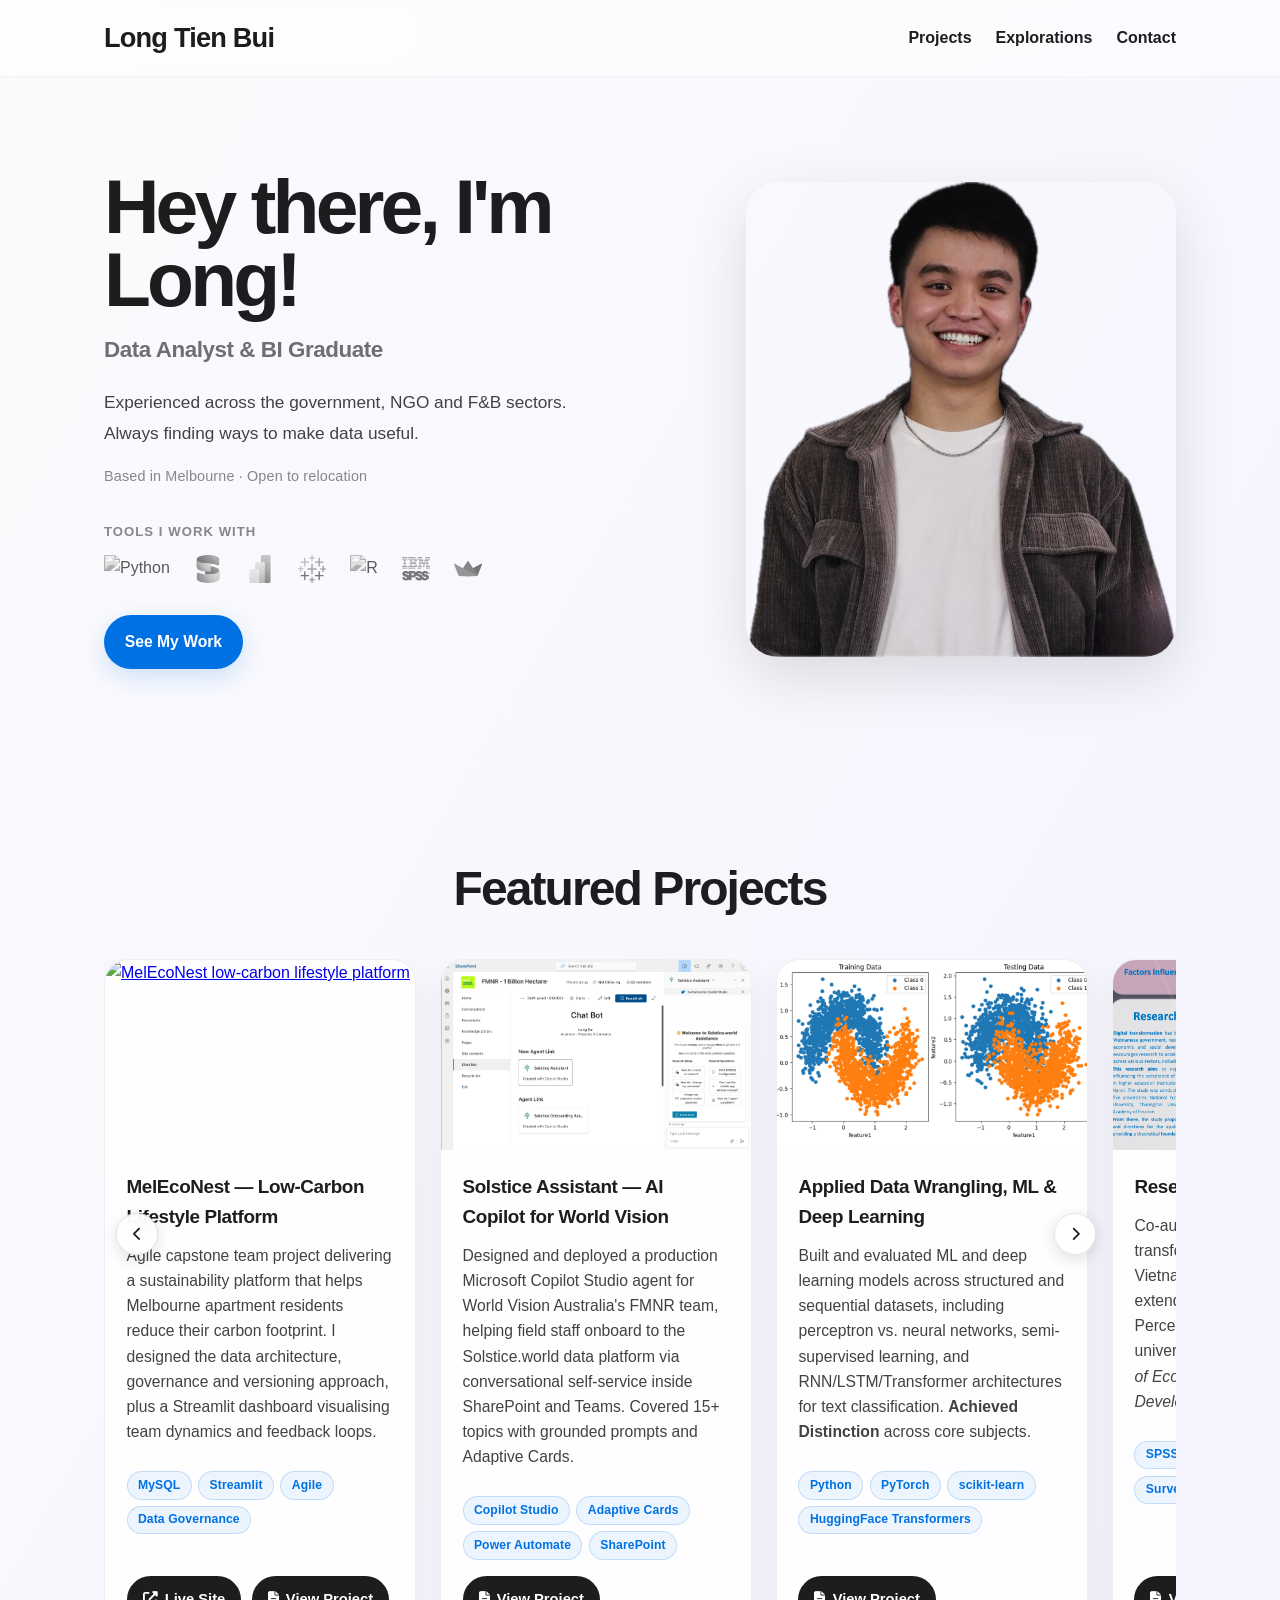
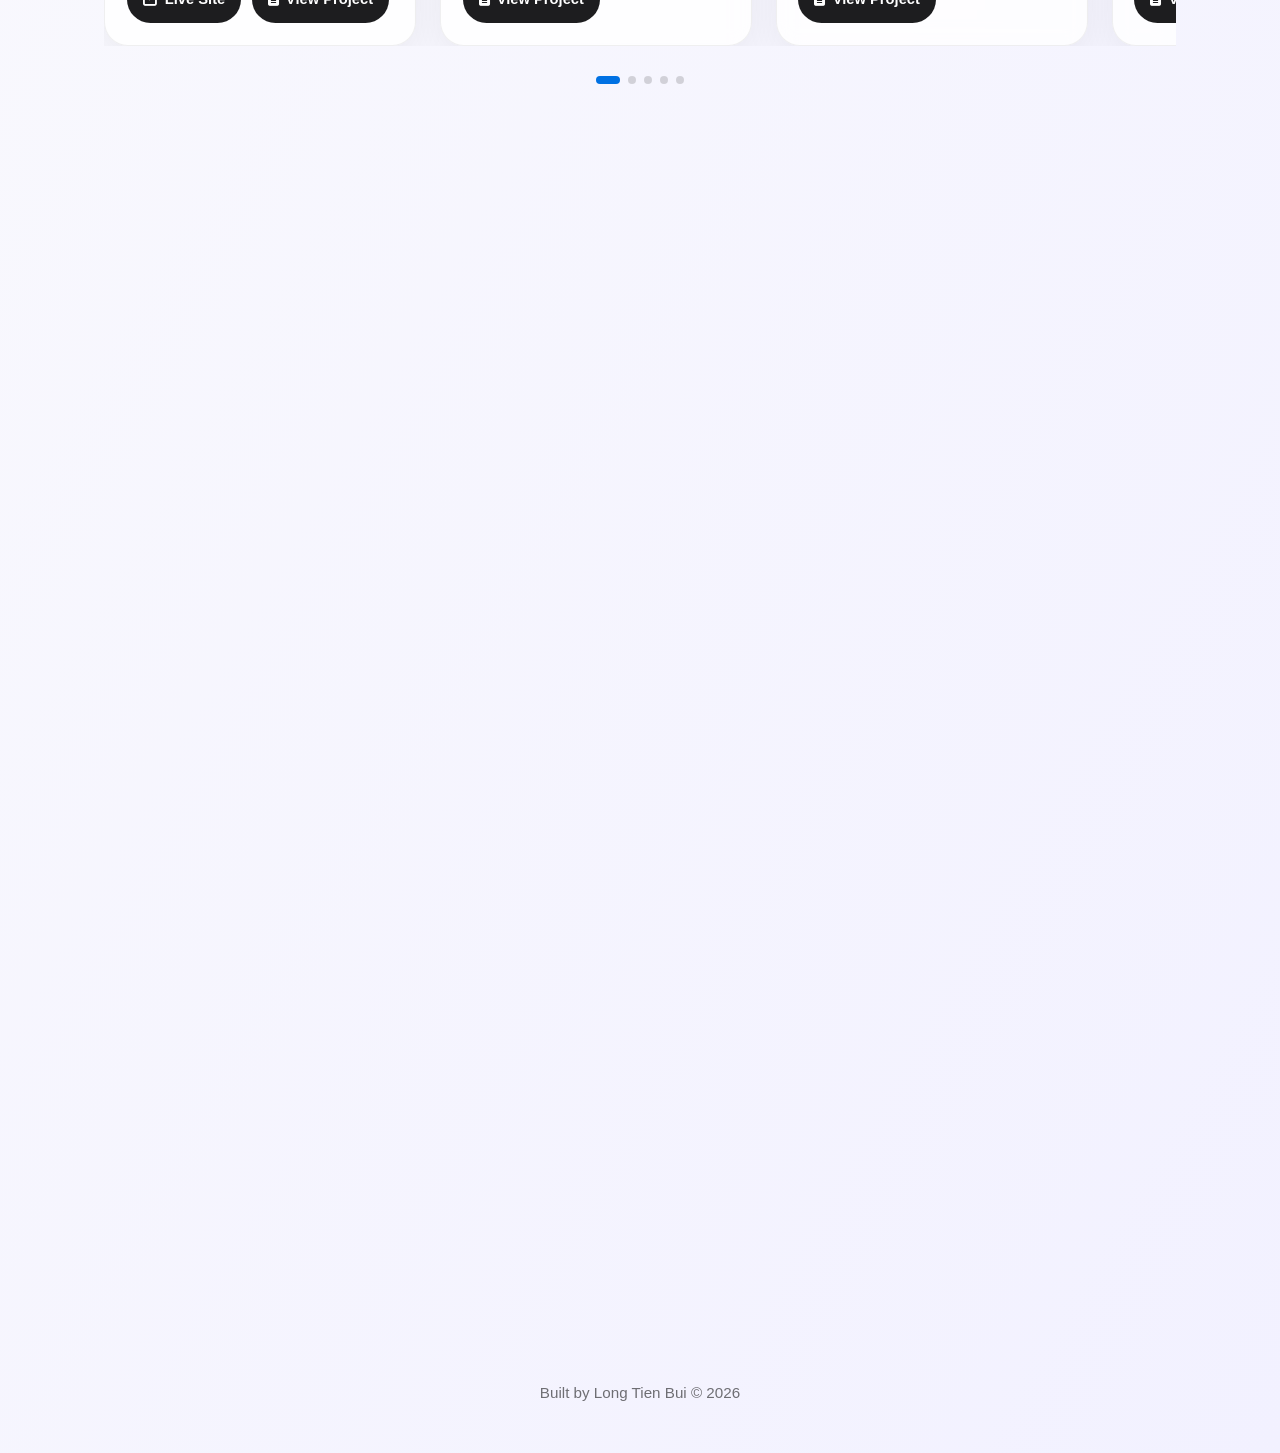
==== commit ee349d84: "update svg,streamlit projects" ====
--- a/index.html
+++ b/index.html
@@ -31,8 +31,8 @@
           <h1>Hey there, I'm Long!</h1>
           <h3>Data Analyst & BI Graduate</h3>
           <p>
-            Experienced across the government NGO and F&B sector. <br />
-            Always finding way to make data useful. <br />
+            Experienced across the government, NGO and F&B sectors. <br />
+            Always finding ways to make data useful. <br />
           </p>
           <p class="hero-meta">
           Based in Melbourne · Open to relocation
@@ -46,6 +46,7 @@
               <img src="assets/icons/tableau.svg" alt="Tableau" title="Tableau" />
               <img src="https://cdn.jsdelivr.net/gh/devicons/devicon/icons/r/r-original.svg" alt="R" title="R" />
               <img src="assets/icons/spss.svg" alt="SPSS" title="IBM SPSS" />
+              <img src="assets/icons/streamlit.svg" alt="Streamlit" title="Streamlit" />
             </div>
           </div>
           <a href="#projects" class="hero-button">See My Work</a>
@@ -268,7 +269,7 @@
 
           <div class="project-item exploration-card">
             <div class="project-content">
-              <h3>Tableu & R Shiny Dashboard</h3>
+              <h3>Streamlit Dashboard</h3>
               <div class="project-text">
                 Narrative visualisation dashboard exploring 2023 Data Science salaries, specialisations, geographical distribution, and remote-work trends — designed for students, professionals, and curriculum planners. <br />
                 </div>
@@ -278,7 +279,7 @@
                 <span class="tech-tag">ggplot2</span>
               </div>
               <div class="project-links">
-                <a href="project-labour-market.html" class="project-button">
+                <a href="project-streamlit.html" class="project-button">
                   <i class="fas fa-file-alt"></i> View Project
                 </a>
               </div>
@@ -310,14 +311,14 @@
 
           <div class="project-item exploration-card exploration-hidden">
             <div class="project-content">
-              <h3>Streamlit Dashboards</h3>
+              <h3>Video Commumnication</h3>
               <div class="project-text">
                 Short exploratory analyses focused on patterns, anomalies, and simple business questions using compact datasets. <br />
               </div>
                 <div class="tech-tags">
-                <span class="tech-tag">Python</span>
-                <span class="tech-tag">Streamlit</span>
-                <span class="tech-tag">Pandas</span>
+                <span class="tech-tag">iMovie</span>
+                <span class="tech-tag">Stakeholder Communication</span>
+                <span class="tech-tag">Video presentation</span>
               </div>
               <div class="project-links">
                 <a href="#" class="project-button">
@@ -331,7 +332,7 @@
             <div class="project-content">
               <h3>Looker Studio</h3>
               <div class="project-text">
-                Redesigning Cost of Goods Tracking from Excel to Looker Studio. <br />
+                Redesigning Cost of Goods Tracking from Excel to Looker Studio for a restaurant during part-time work. <br />
               </div>
                 <div class="tech-tags">
                 <span class="tech-tag">Looker Studio</span>
--- a/index.css
+++ b/index.css
@@ -175,8 +175,22 @@
 }
 
 @media (max-width: 500px) {
-	.hero { grid-template-columns: 1fr; gap: 2rem; }
-	.hero-image { justify-self: center; max-width: 280px; }
+	.hero { grid-template-columns: 1.2fr 0.8fr; gap: 0.75rem; padding: 1.5rem 0 2rem; }
+	.hero-content h1 { font-size: clamp(1.45rem, 7.5vw, 2rem); letter-spacing: -0.04em; }
+	.hero-content h3 { font-size: 0.82rem; margin-bottom: 0.7rem; }
+	.hero-content p  { font-size: 0.82rem; line-height: 1.55; margin-bottom: 0.9rem; }
+	.hero-content p.hero-meta { display: none; }
+	.hero-stack { margin: 0.7rem 0 1rem; }
+	.stack-logos img { height: 20px; }
+	.stack-logos { gap: 0.75rem; }
+	.hero-button { font-size: 0.82rem; padding: 0.62rem 0.85rem; }
+	.hero-image { border-radius: 16px; align-self: center; }
+}
+
+/* Tiny phones only — stack here */
+@media (max-width: 340px) {
+	.hero { grid-template-columns: 1fr; gap: 1.5rem; }
+	.hero-image { justify-self: center; max-width: 220px; }
 }
 
 /* ===== SHARED SECTIONS ===== */
@@ -624,3 +638,17 @@
 .projects-stagger .project-item:nth-child(6) { animation-delay: 200ms; }
 
 .projects-stagger-pending .project-item { opacity: 0; }
+
+
+    /* ── Breadcrumb ── */
+    .breadcrumb {
+      display: flex;
+      align-items: center;
+      gap: 0.5rem;
+      font-size: 0.9rem;
+      color: #86868b;
+      margin-bottom: 2.5rem;
+    }
+    .breadcrumb a { color: #0071e3; text-decoration: none; font-weight: 500; }
+    .breadcrumb a:hover { text-decoration: underline; }
+    .breadcrumb i { font-size: 0.7rem; }
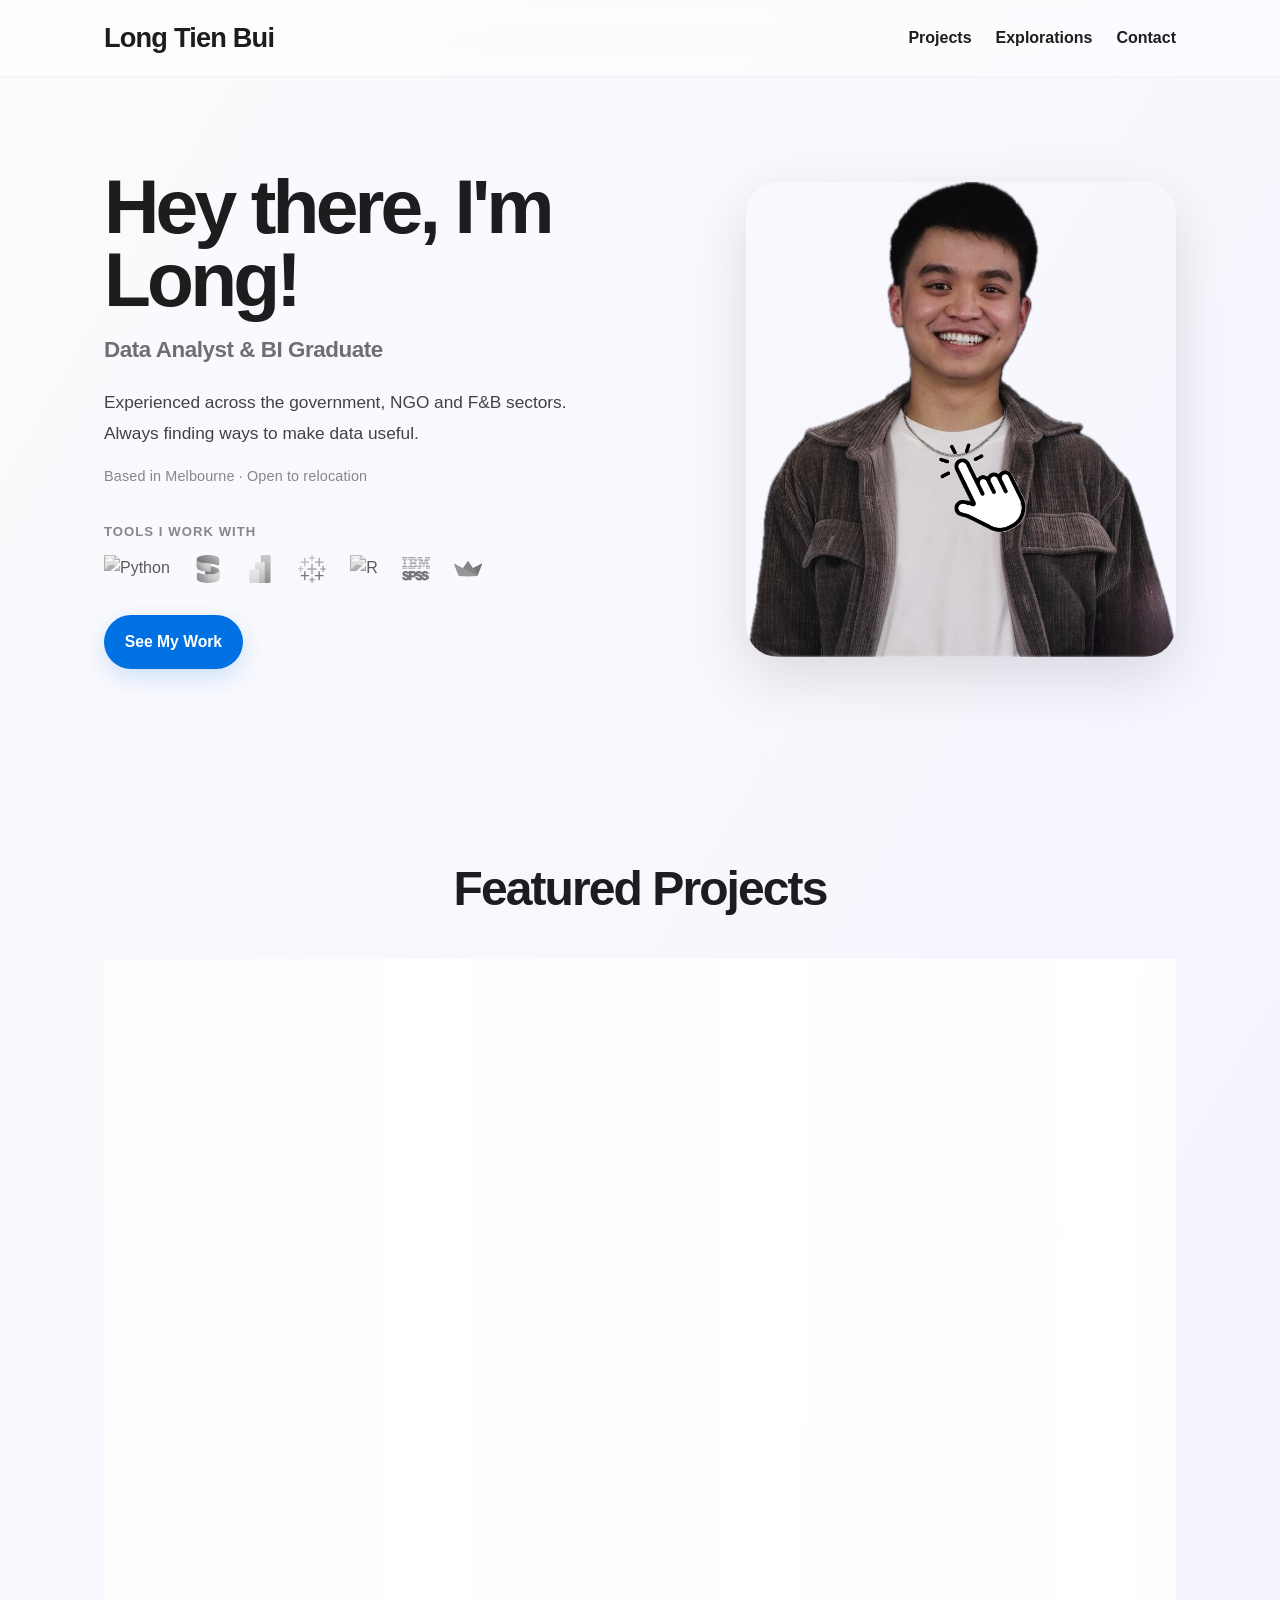
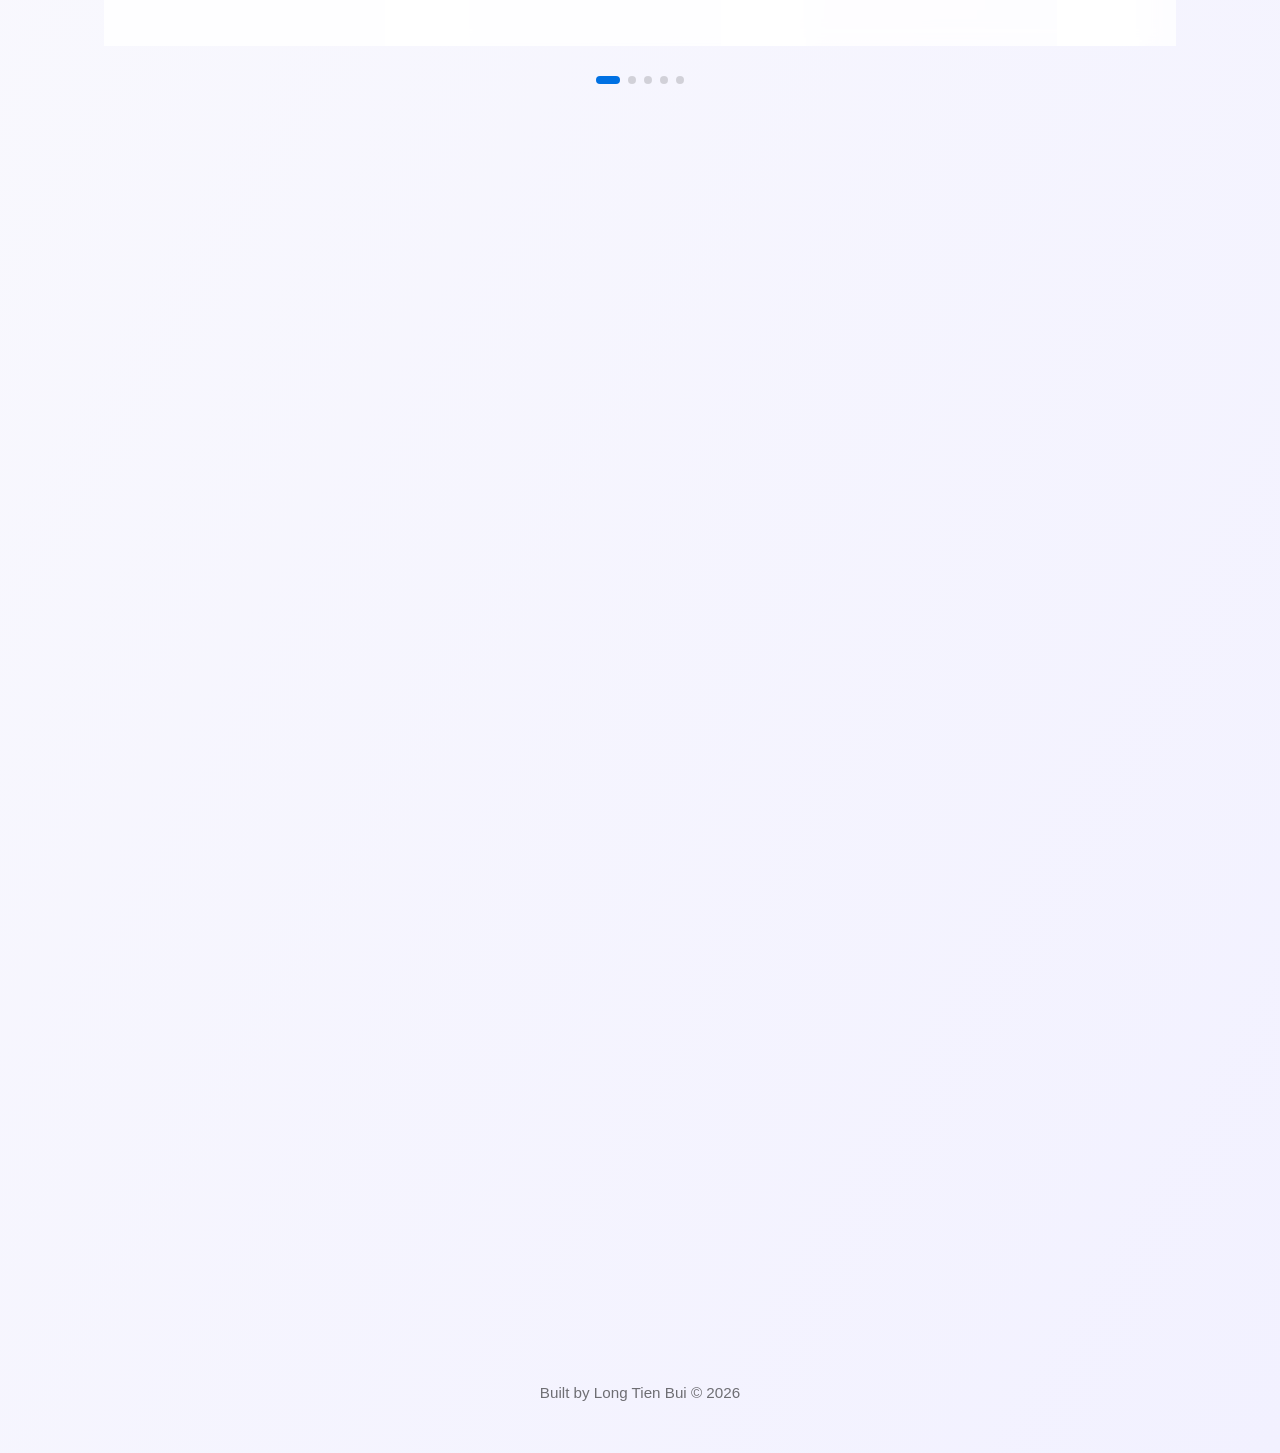
==== commit 5e6bc253: "update hero images, fix spelling" ====
--- a/index.html
+++ b/index.html
@@ -159,7 +159,7 @@
 
           <div class="project-item">
             <a href="project-research.html" class="project-image-wrap">
-            <img class="project-image" src="assets/research5.png" alt="World Vision Solstice Copilot assistant" />
+            <img class="project-image" src="assets/research5.png" alt="Research Publication" />
             <div class="project-image-overlay">View Project →</div>
             </a>
             <div class="project-content">
@@ -185,11 +185,11 @@
 
           <div class="project-item">
             <a href="project-labour-market.html" class="project-image-wrap">
-            <img class="project-image" src="assets/dvp.png" alt="World Vision Solstice Copilot assistant" />
+            <img class="project-image" src="assets/dvp.png" alt="Tableau & R Shiny Labour Market Dashboard" />
             <div class="project-image-overlay">View Project →</div>
             </a>
             <div class="project-content">
-              <h3>Tableu & R Shiny Labour Market Dashboard</h3>
+              <h3>Tableau & R Shiny Labour Market Dashboard</h3>
               <div class="project-text">
                 Narrative visualisation dashboard exploring 2023 Data Science salaries, specialisations, geographical distribution, and remote-work trends — designed for students, professionals, and curriculum planners. <br />
                 </div>
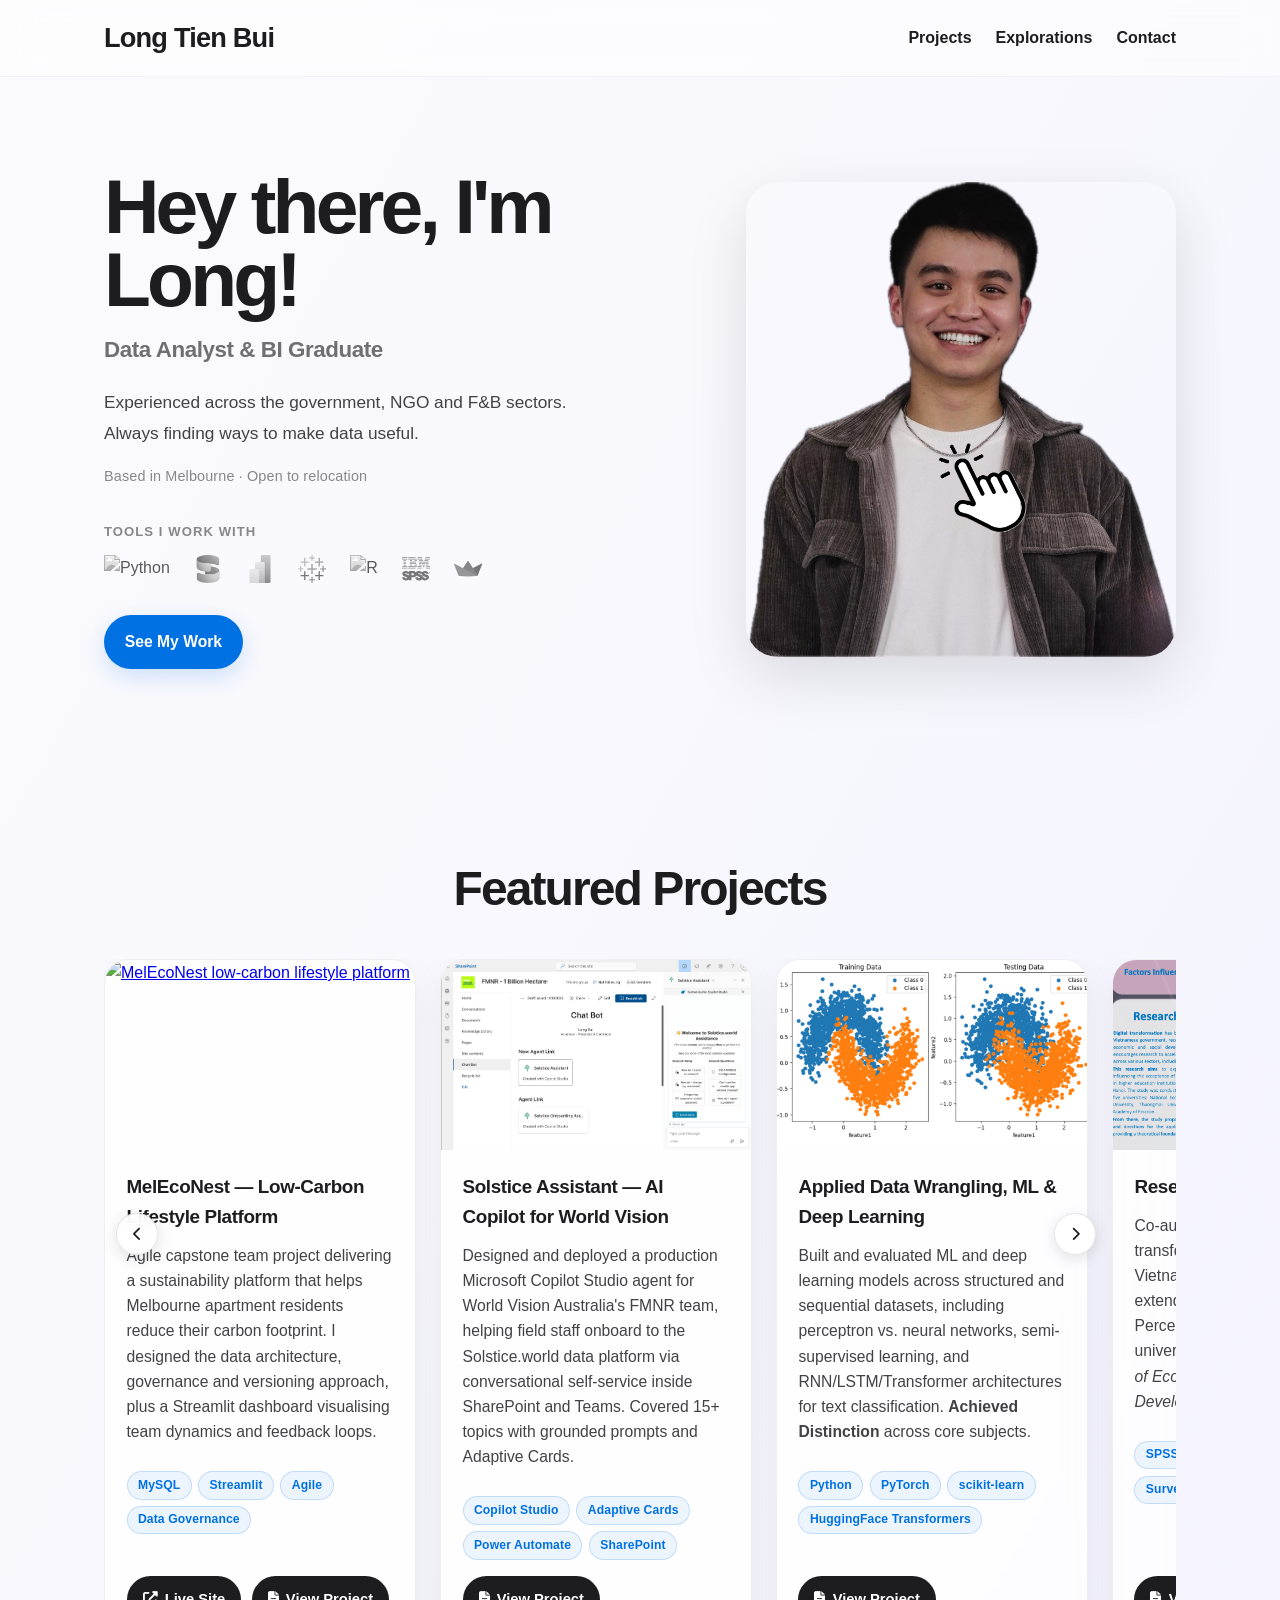
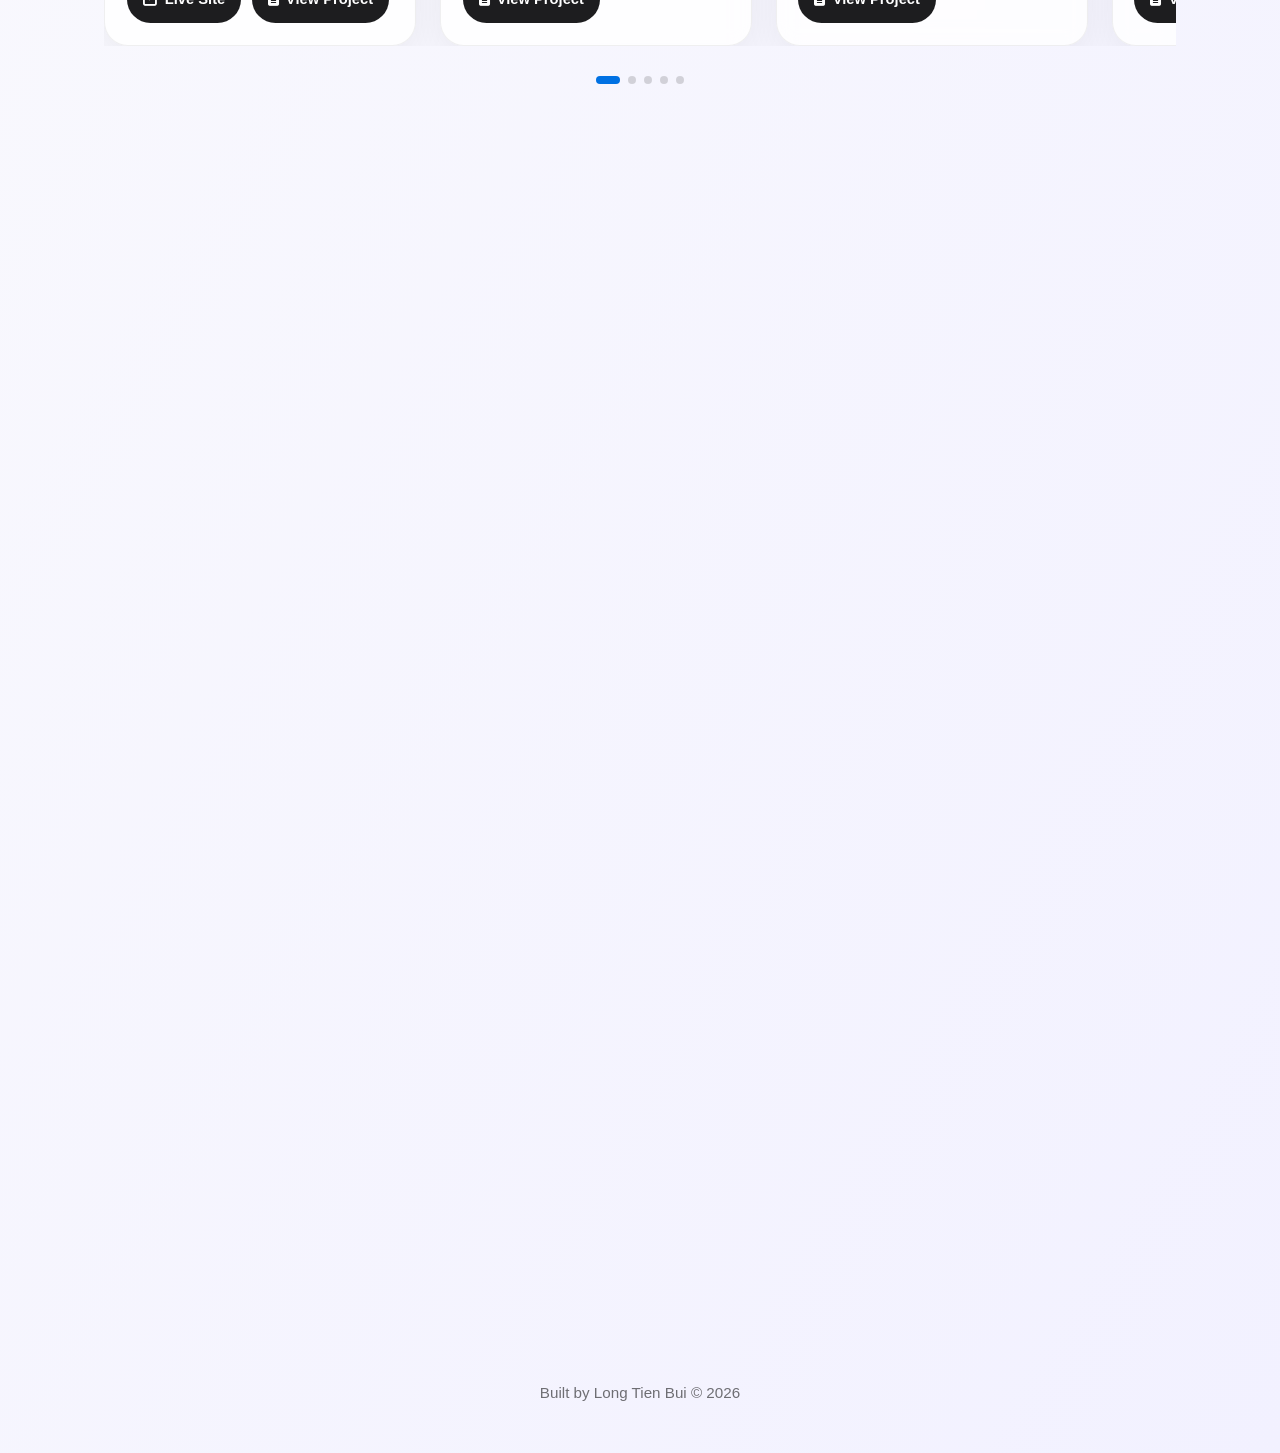
==== commit c87f6d9a: "minor change to check new url" ====
--- a/index.html
+++ b/index.html
@@ -217,7 +217,7 @@
   <div class="carousel-dots"></div>
 </section>
 
-<!-- EXPLORATION -->
+<!-- EXPLORATIONs -->
 
       <section class="projects reveal explorations-section" id="explorations">
         <h2>Selected Explorations</h2>
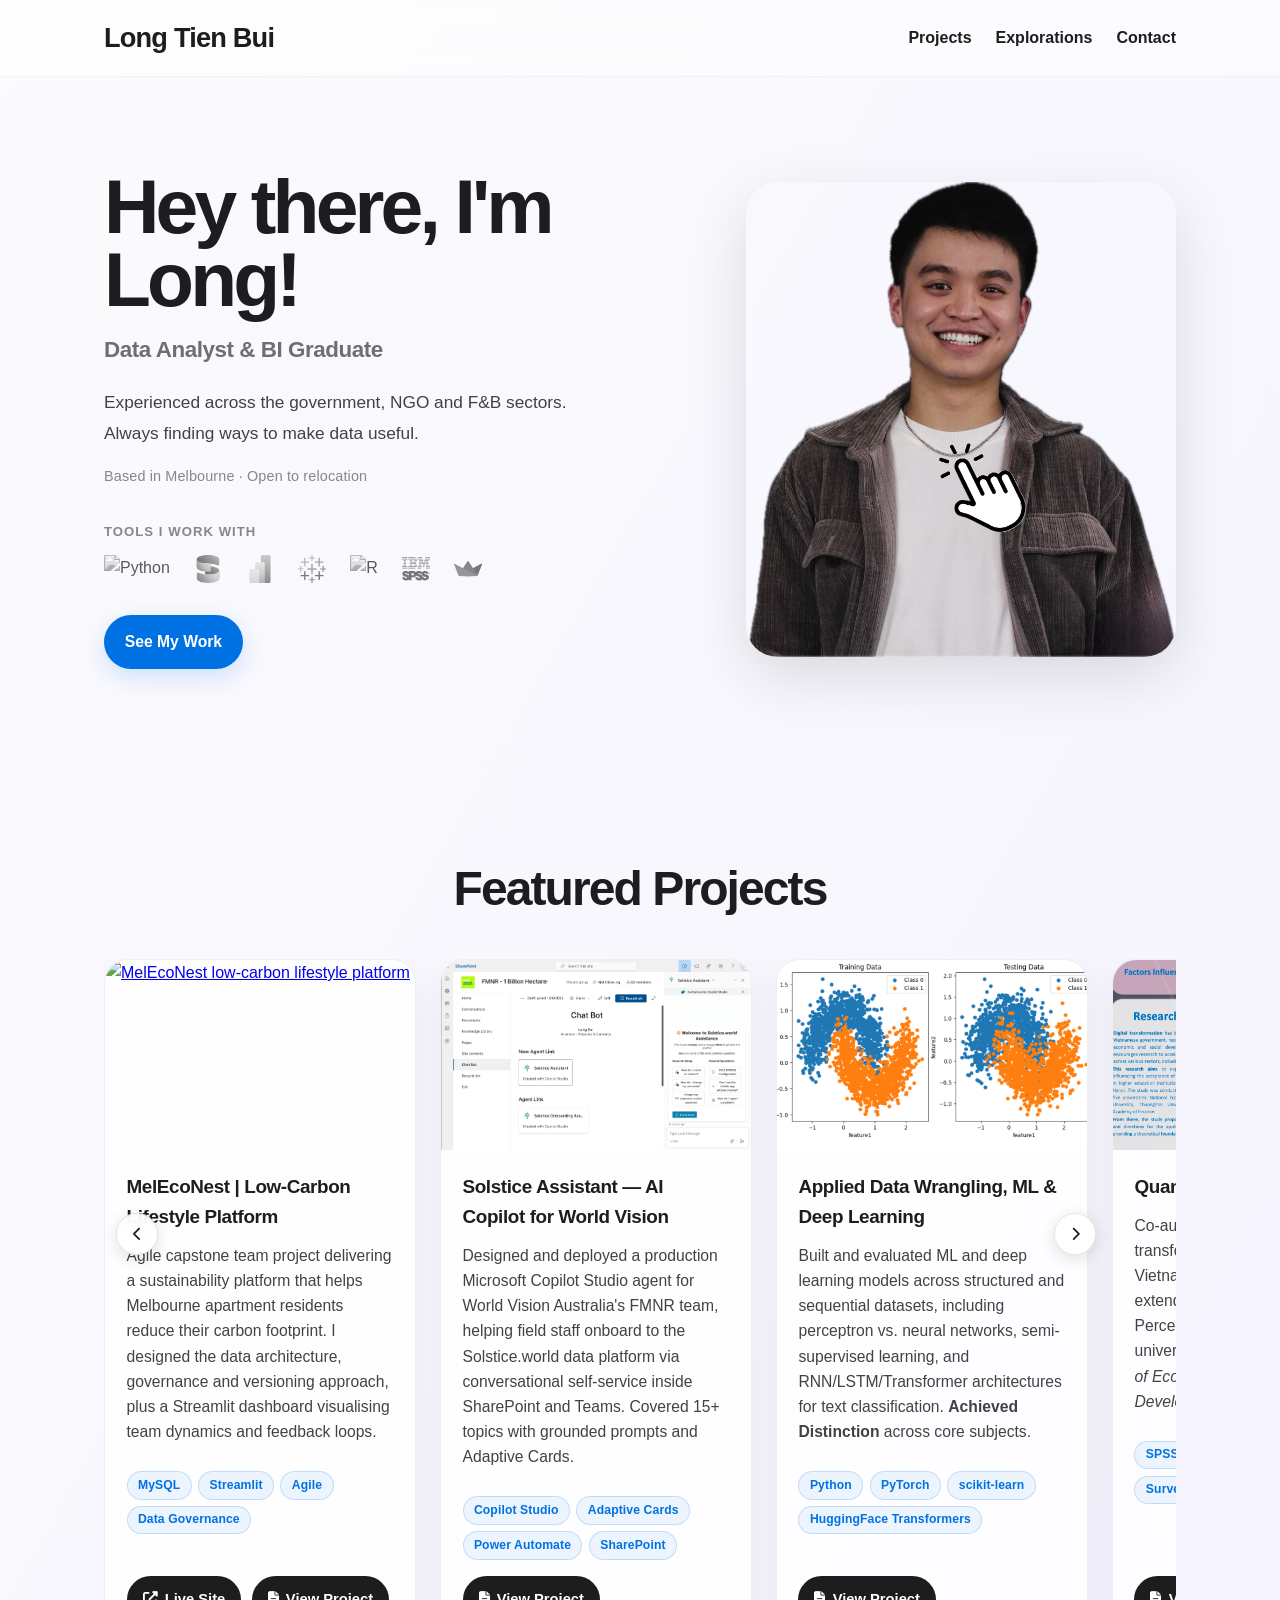
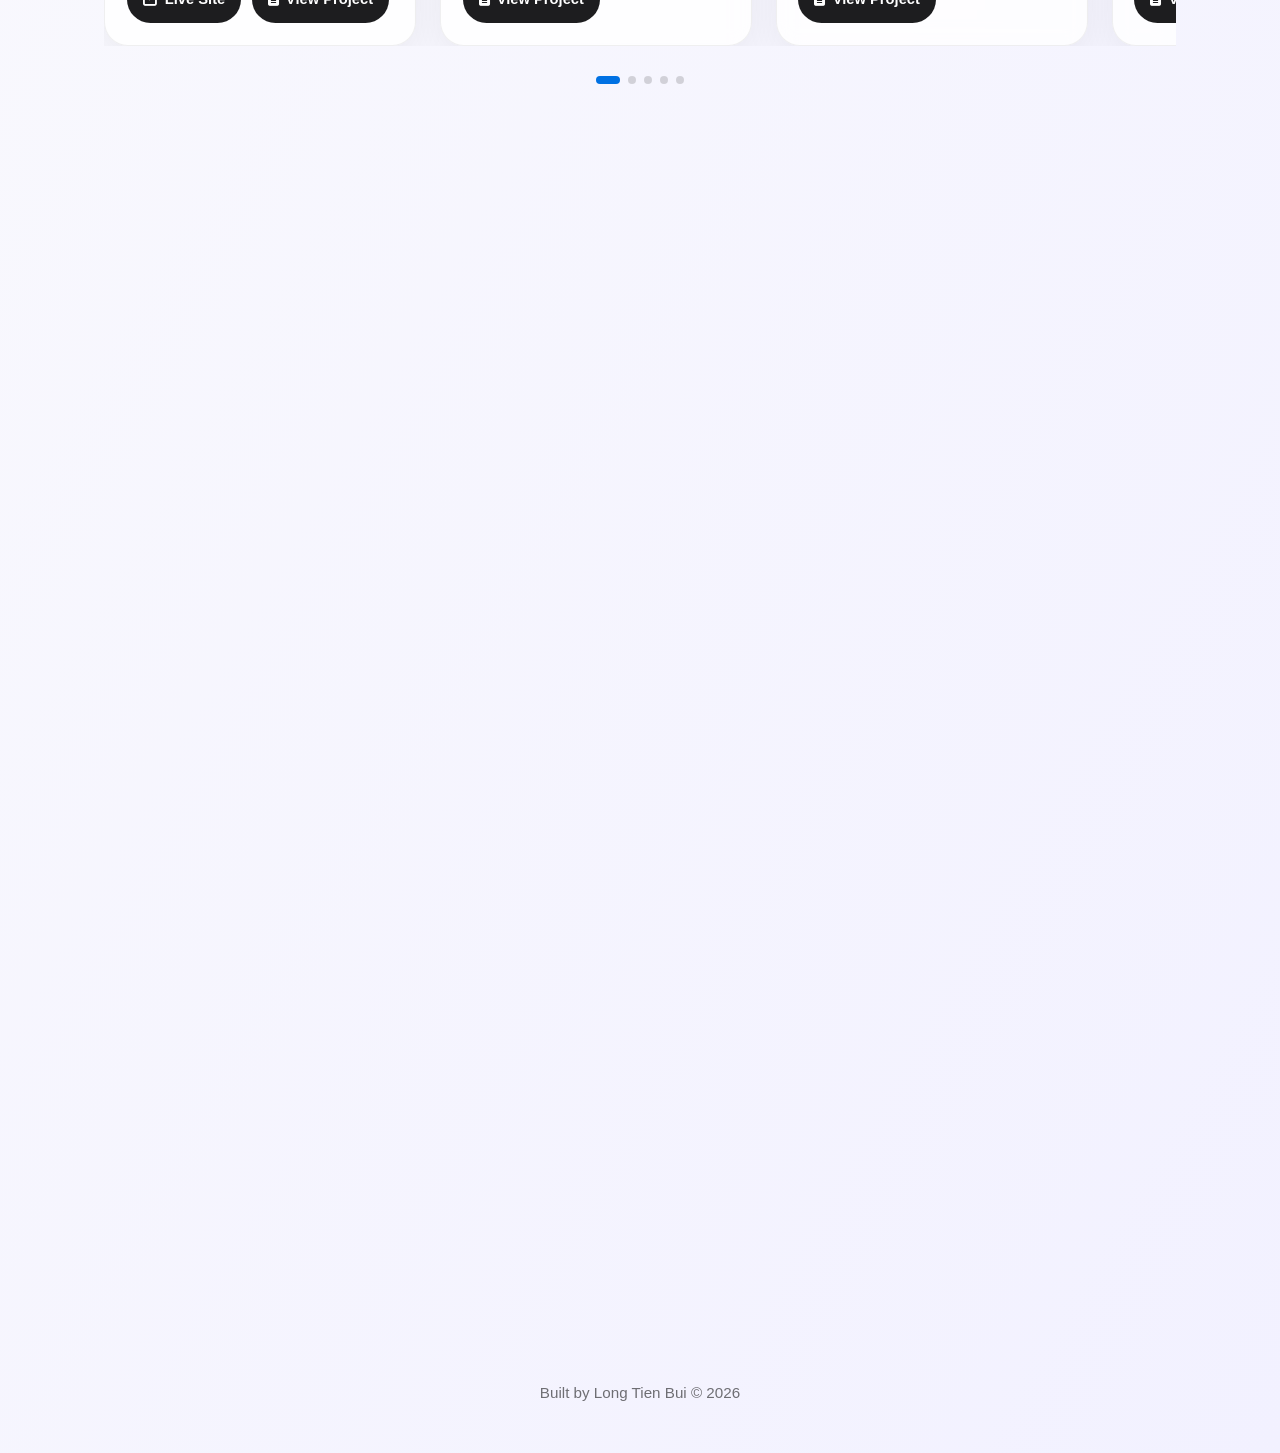
==== commit c1f16d07: "matching portfolio with resume and updating contents" ====
--- a/index.html
+++ b/index.html
@@ -82,7 +82,7 @@
             <div class="project-image-overlay">View Project →</div>
             </a>
             <div class="project-content">
-              <h3>MelEcoNest — Low-Carbon Lifestyle Platform</h3>
+              <h3>MelEcoNest | Low-Carbon Lifestyle Platform</h3>
               <div class="project-text">
                 Agile capstone team project delivering a sustainability platform that helps Melbourne apartment residents reduce their carbon footprint. I designed the data architecture, governance and versioning approach, plus a Streamlit dashboard visualising team dynamics and feedback loops. <br />
               </div>
@@ -163,7 +163,7 @@
             <div class="project-image-overlay">View Project →</div>
             </a>
             <div class="project-content">
-              <h3>Research Publication</h3>
+              <h3>Quantitative Research Project</h3>
               <div class="project-text">
                 Co-authored study on digital transformation adoption in Vietnamese higher education, extending the UTAUT framework with Perceived Security across 5 universities. Published in the <em>Journal of Economics and Sustainable Development</em> (2021). <br />
                 </div>
@@ -189,7 +189,7 @@
             <div class="project-image-overlay">View Project →</div>
             </a>
             <div class="project-content">
-              <h3>Tableau & R Shiny Labour Market Dashboard</h3>
+              <h3>Data Science Remuneration Trends in 2023</h3>
               <div class="project-text">
                 Narrative visualisation dashboard exploring 2023 Data Science salaries, specialisations, geographical distribution, and remote-work trends — designed for students, professionals, and curriculum planners. <br />
                 </div>
@@ -271,12 +271,12 @@
             <div class="project-content">
               <h3>Streamlit Dashboard</h3>
               <div class="project-text">
-                Narrative visualisation dashboard exploring 2023 Data Science salaries, specialisations, geographical distribution, and remote-work trends — designed for students, professionals, and curriculum planners. <br />
+                Two small Streamlit projects that helped me learn by doing. <br />
                 </div>
                 <div class="tech-tags">
-                <span class="tech-tag">R</span>
-                <span class="tech-tag">Shiny</span>
-                <span class="tech-tag">ggplot2</span>
+                <span class="tech-tag">Streamlit</span>
+                <span class="tech-tag">Python</span>
+                <span class="tech-tag">Data Visualisation</span>
               </div>
               <div class="project-links">
                 <a href="project-streamlit.html" class="project-button">
@@ -301,8 +301,8 @@
                 <span class="tech-tag">Neural Networks</span>
               </div>
               <div class="project-links">
-                <a href="#" class="project-button">
-                  <i class="fas fa-file-alt"></i> Coming Soon
+                <a href="project-statistical.html" class="project-button">
+                  <i class="fas fa-file-alt"></i> View Project
                 </a>
               </div>
             </div>
@@ -311,7 +311,7 @@
 
           <div class="project-item exploration-card exploration-hidden">
             <div class="project-content">
-              <h3>Video Commumnication</h3>
+              <h3>Video Communication</h3>
               <div class="project-text">
                 Short exploratory analyses focused on patterns, anomalies, and simple business questions using compact datasets. <br />
               </div>
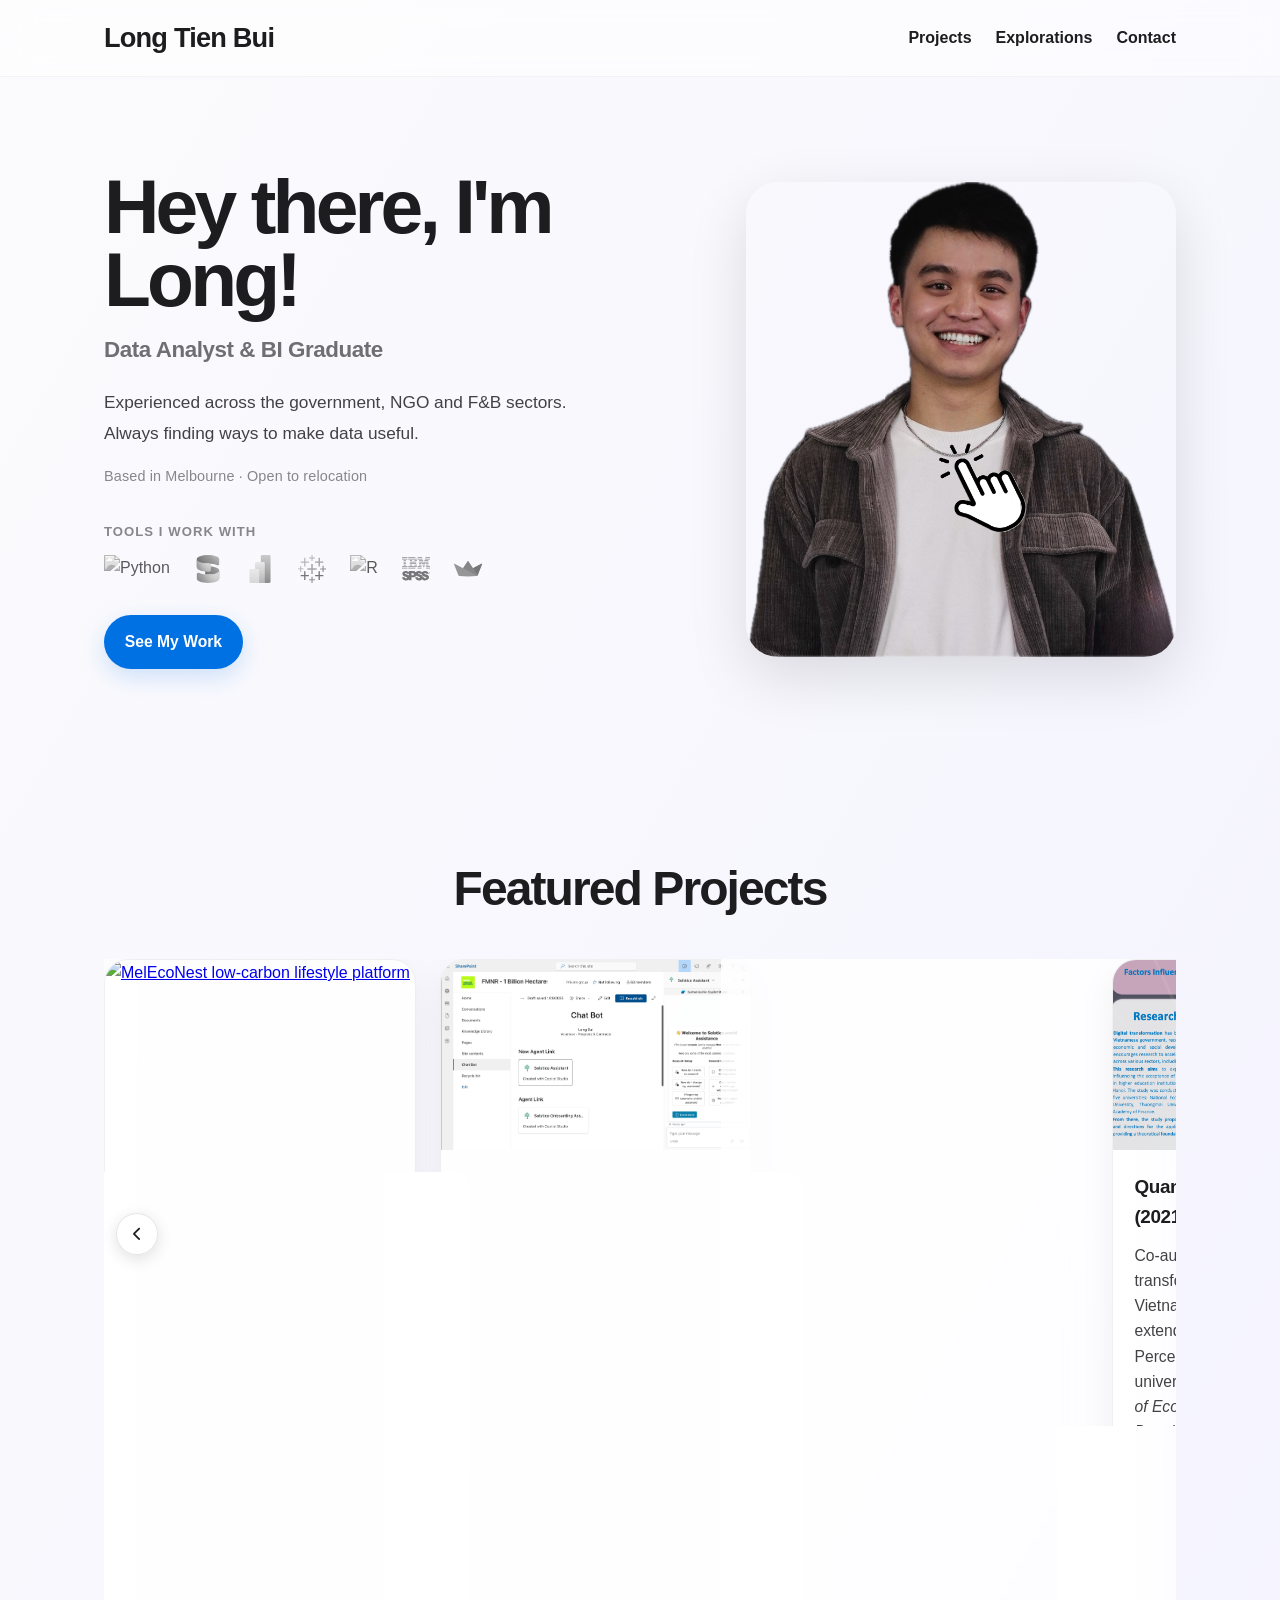
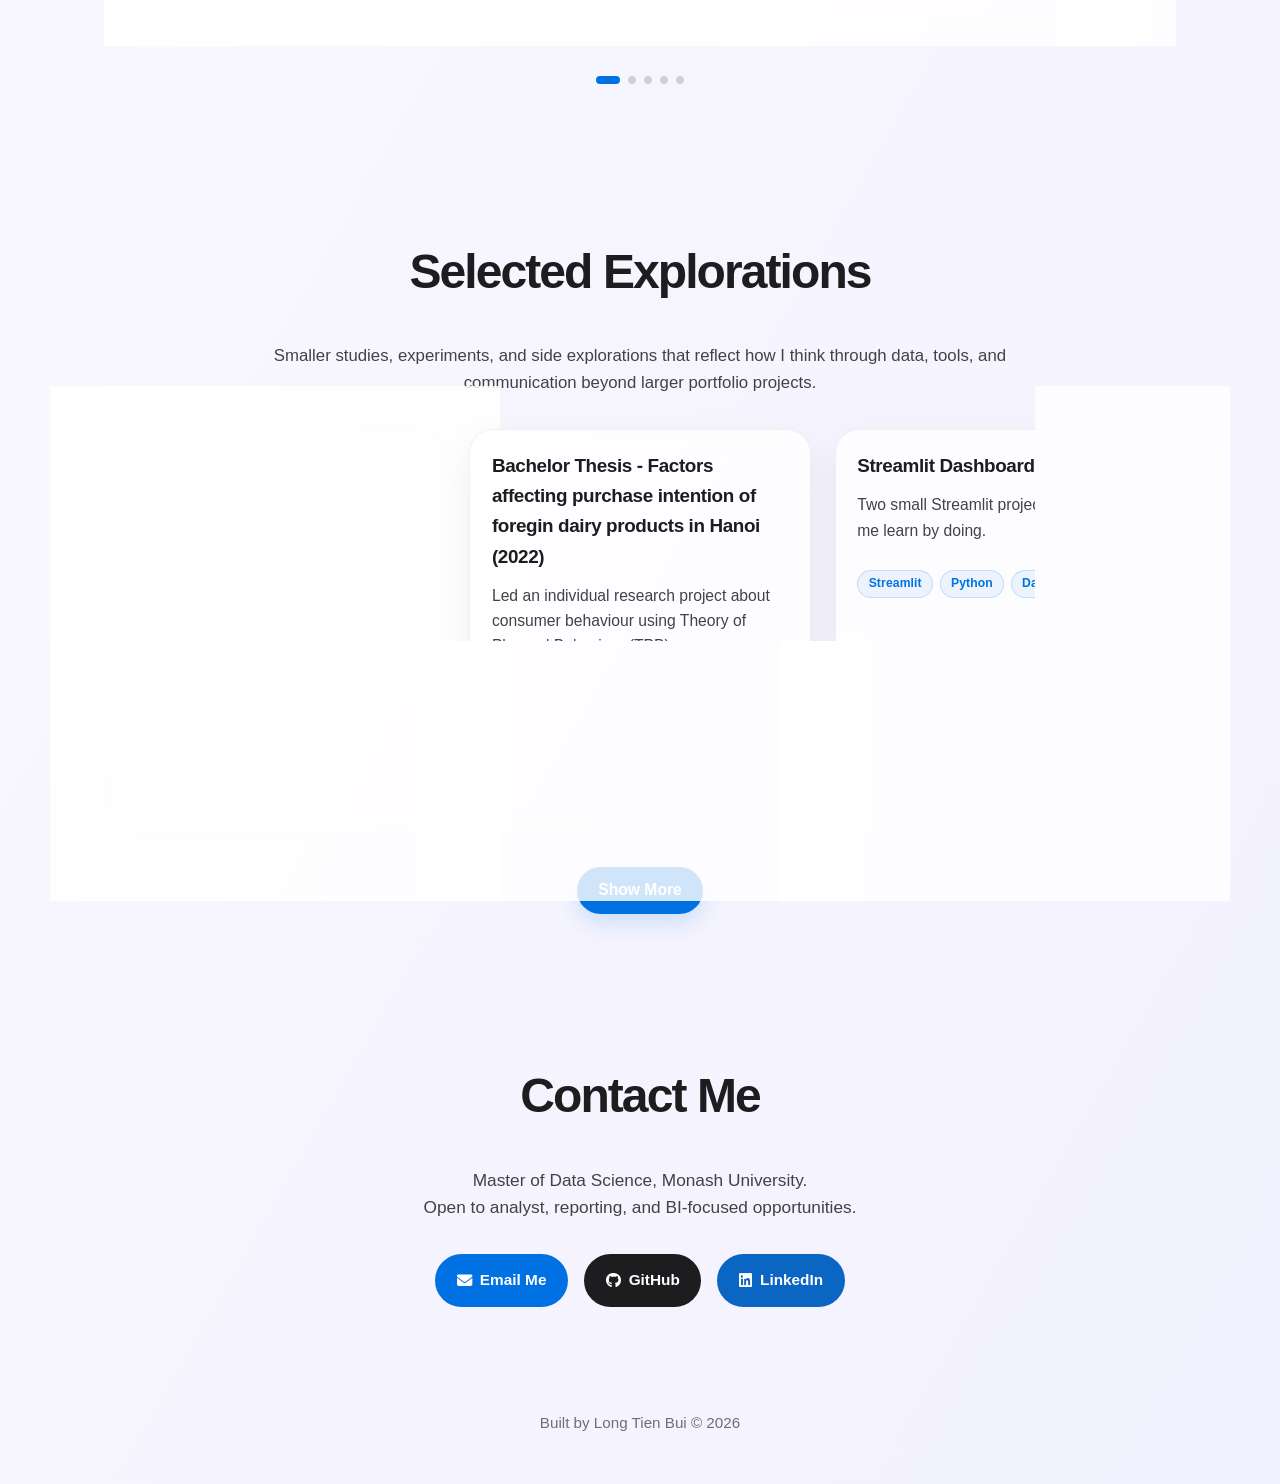
==== commit 9fbba8bd: "update video communication html" ====
--- a/index.html
+++ b/index.html
@@ -82,7 +82,7 @@
             <div class="project-image-overlay">View Project →</div>
             </a>
             <div class="project-content">
-              <h3>MelEcoNest | Low-Carbon Lifestyle Platform</h3>
+              <h3>MelEcoNest | Low-Carbon Lifestyle Platform (2025)</h3>
               <div class="project-text">
                 Agile capstone team project delivering a sustainability platform that helps Melbourne apartment residents reduce their carbon footprint. I designed the data architecture, governance and versioning approach, plus a Streamlit dashboard visualising team dynamics and feedback loops. <br />
               </div>
@@ -111,7 +111,7 @@
             <div class="project-image-overlay">View Project →</div>
             </a>
             <div class="project-content">
-              <h3>Solstice Assistant — AI Copilot for World Vision</h3>
+              <h3>Solstice Assistant — AI Copilot for World Vision (2025)</h3>
               <div class="project-text">
                 Designed and deployed a production Microsoft Copilot Studio agent for World Vision Australia's FMNR team, helping field staff onboard to the Solstice.world data platform via conversational self-service inside SharePoint and Teams. Covered 15+ topics with grounded prompts and Adaptive Cards. <br />
                 </div>
@@ -137,7 +137,7 @@
               <div class="project-image-overlay">View Project →</div>
             </a>
             <div class="project-content">
-              <h3>Applied Data Wrangling, ML & Deep Learning</h3>
+              <h3>Applied Data Wrangling, ML & Deep Learning (2024)</h3>
               <div class="project-text">
                 Built and evaluated ML and deep learning models across structured and sequential datasets, including perceptron vs. neural networks, semi-supervised learning, and RNN/LSTM/Transformer architectures for text classification. <strong>Achieved Distinction</strong> across core subjects. <br />
               </div>
@@ -163,7 +163,7 @@
             <div class="project-image-overlay">View Project →</div>
             </a>
             <div class="project-content">
-              <h3>Quantitative Research Project</h3>
+              <h3>Quantitative Research Project (2021)</h3>
               <div class="project-text">
                 Co-authored study on digital transformation adoption in Vietnamese higher education, extending the UTAUT framework with Perceived Security across 5 universities. Published in the <em>Journal of Economics and Sustainable Development</em> (2021). <br />
                 </div>
@@ -230,7 +230,7 @@
 
           <div class="project-item exploration-card">
             <div class="project-content">
-              <h3>SQL Server & Power BI - AdventureWorksDW</h3>
+              <h3>SQL Server & Power BI - AdventureWorksDW (2026)</h3>
               <div class="project-text">
                 Working through joins, aggregations, window functions, and business-style queries to build stronger intuition for structured data analysis. <em>In progress.</em> <br />
                 </div>
@@ -249,7 +249,7 @@
 
           <div class="project-item exploration-card">
             <div class="project-content">
-              <h3>Bachelor Thesis - Factors affecting purchase intention of foregin dairy products in Hanoi</h3>
+              <h3>Bachelor Thesis - Factors affecting purchase intention of foregin dairy products in Hanoi (2022)</h3>
               <div class="project-text">
                 Led an individual research project about consumer behaviour using Theory of Planned Behaviour (TPB). <br />
                 </div>
@@ -269,7 +269,7 @@
 
           <div class="project-item exploration-card">
             <div class="project-content">
-              <h3>Streamlit Dashboard</h3>
+              <h3>Streamlit Dashboard (2025)</h3>
               <div class="project-text">
                 Two small Streamlit projects that helped me learn by doing. <br />
                 </div>
@@ -290,7 +290,7 @@
         
           <div class="project-item exploration-card exploration-hidden">
             <div class="project-content">
-              <h3>Statistical Data Modelling in R</h3>
+              <h3>Statistical Data Modelling in R (2025)</h3>
               <div class="project-text">
                 End-to-end regression pipeline comparing linear, stepwise, GLM, decision tree, random forest, Lasso/Ridge, XGBoost, and neural network models on a Kaggle-style prediction task. <br />
               </div>
@@ -311,7 +311,7 @@
 
           <div class="project-item exploration-card exploration-hidden">
             <div class="project-content">
-              <h3>Video Communication</h3>
+              <h3>Research Communication Video (2025)</h3>
               <div class="project-text">
                 Short exploratory analyses focused on patterns, anomalies, and simple business questions using compact datasets. <br />
               </div>
@@ -321,8 +321,8 @@
                 <span class="tech-tag">Video presentation</span>
               </div>
               <div class="project-links">
-                <a href="#" class="project-button">
-                  <i class="fas fa-file-alt"></i> Coming Soon
+                <a href="project-video communication.html" class="project-button">
+                  <i class="fas fa-file-alt"></i> View Project
                 </a>
               </div>
             </div>
@@ -330,7 +330,7 @@
 
           <div class="project-item exploration-card exploration-hidden">
             <div class="project-content">
-              <h3>Looker Studio</h3>
+              <h3>Looker Studio (2026)</h3>
               <div class="project-text">
                 Redesigning Cost of Goods Tracking from Excel to Looker Studio for a restaurant during part-time work. <br />
               </div>
@@ -562,7 +562,7 @@
             </div>
 
             <div class="exp-item">
-              <h3>News Analyst &amp; Content Collaborator — <span>Vietnam Television (VTV Digital)</span></h3>
+              <h3>Freelance News Analyst — <span>Vietnam Television (VTV Digital)</span></h3>
               <p>Combined research and storytelling to shape digital news content around social trends and audience interests.</p>
             </div>
 
